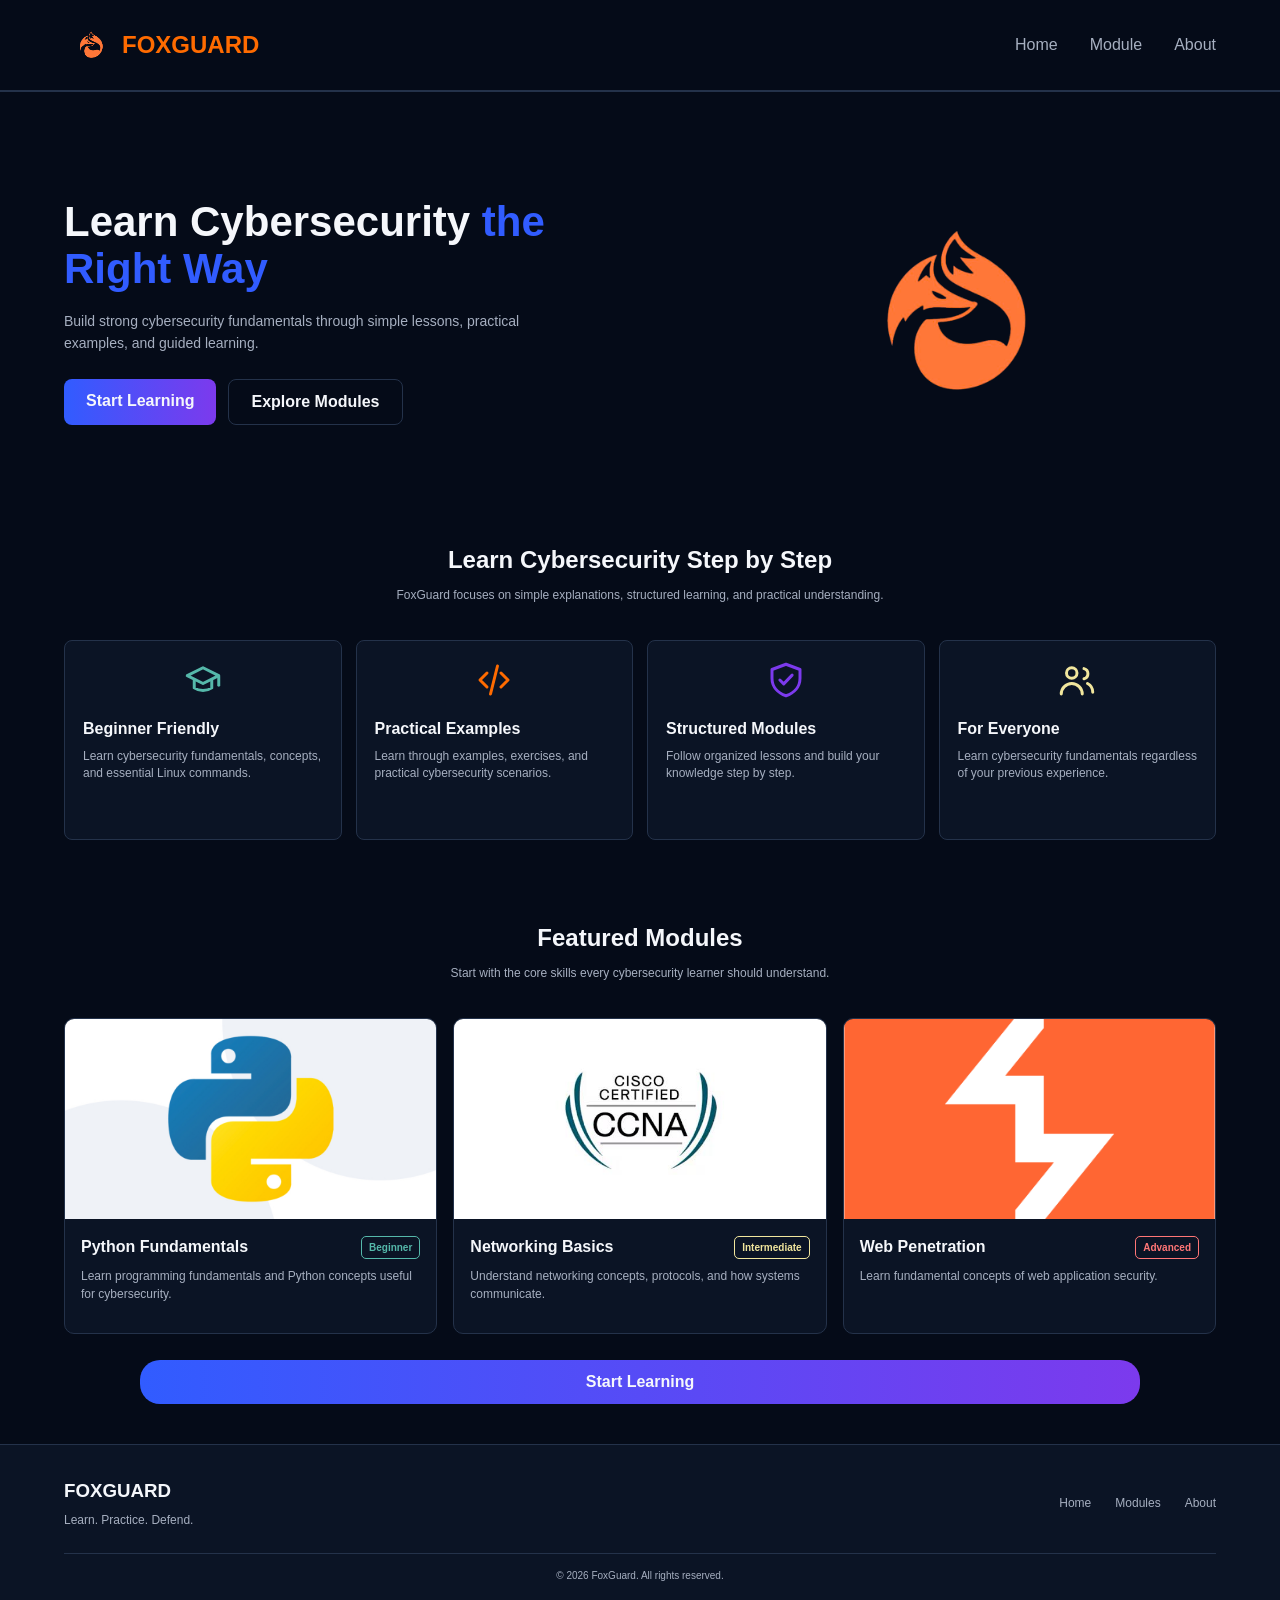
==== index.html @ d165a2ef "changed typography sizes, added temporary module,about,course html" ====
<!DOCTYPE html>
<html lang="en">
<head>
    <meta charset="UTF-8">
    <meta name="viewport" content="width=device-width, initial-scale=1.0">
    <title>FoxGuard | Learn. Practice. Defend.</title>

    <link rel="stylesheet" href="css/variables.css">
    <link rel="stylesheet" href="css/global.css">
    <link rel="stylesheet" href="css/components.css">
    <link rel="stylesheet" href="css/landing.css">
</head>
<body>
    <!-- ==================== HEADER ==================== -->
    <header class="header">
        <div class="container">
            <nav class="navbar">

                <a href="index.html" class="logo">
                    <img src="images/logo/FoxLogo.svg" alt="FoxGuard logo">
                    <span>FOXGUARD</span>
                </a>

                <div class="nav-menu">
                    <a href="index.html" class="active">Home</a>
                    <a href="modules.html">Module</a>
                    <a href="about.html">About</a>
                </div>
            </nav>
        </div>
    </header>
    <!-- ==================== MAIN ==================== -->
    <main>
        <!-- ==================== HERO ==================== -->
        <section class="hero">
            <div class="container">
                <div class="hero-content">
                    <div class="hero-text">
                        <h1>Learn Cybersecurity <span>the Right Way</span></h1>
                        <p>
                            Build strong cybersecurity fundamentals through
                            simple lessons, practical examples, and guided learning.
                        </p>

                        <div class="hero-buttons">
                            <a href="modules.html" class="btn btn-primary">
                                Start Learning
                            </a>

                            <a href="modules.html" class="btn btn-secondary">
                                Explore Modules
                            </a>
                        </div>
                    </div>

                    <div class="hero-image">
                        <img src="images/logo/FoxLogo.svg" alt="FoxGuard cybersecurity fox">
                    </div>
                </div>
            </div>
        </section>
        <!-- ==================== FEATURES ==================== -->
        <section class="features">
            <div class="container">
                <div class="section-heading">
                    <h2>Learn Cybersecurity Step by Step</h2>
                    <p>
                        FoxGuard focuses on simple explanations, structured learning, and practical understanding.
                    </p>
                </div>

                <div class="features-grid">
                    <article class="feature-card">
                            <div class="feature-icon">
                                <!-- Graduation cap -->
                                <svg viewBox="0 0 24 24" aria-hidden="true">
                                    <path d="M3 9.5 12 5l9 4.5-9 4.5L3 9.5Z"></path>
                                    <path d="M7 12v4.5c2.8 2 7.2 2 10 0V12"></path>
                                    <path d="M21 10v5"></path>
                                </svg>
                            </div>
                            <h3>Beginner Friendly</h3>
                            <p>
                                Learn cybersecurity fundamentals, concepts,
                                and essential Linux commands.
                            </p>
                    </article>
                    <article class="feature-card">
                        <div class="feature-icon">
                            <!-- Code -->
                            <svg viewBox="0 0 24 24" aria-hidden="true">
                                <path d="m8 8-4 4 4 4"></path>
                                <path d="m16 8 4 4-4 4"></path>
                                <path d="m14 4-4 16"></path>
                            </svg>
                        </div>
                        <h3>Practical Examples</h3>
                        <p>
                            Learn through examples, exercises,
                            and practical cybersecurity scenarios.
                        </p>
                    </article>
                    <!-- Feature 3 -->
                    <article class="feature-card">
                        <div class="feature-icon">
                            <!-- Shield -->
                            <svg viewBox="0 0 24 24" aria-hidden="true">
                                <path d="M12 3 20 6v5c0 5-3.5 8.5-8 10-4.5-1.5-8-5-8-10V6l8-3Z"></path>
                                <path d="m8.5 12 2.2 2.2 4.8-5"></path>
                            </svg>
                        </div>
                        <h3>Structured Modules</h3>
                        <p>
                            Follow organized lessons and build
                            your knowledge step by step.
                        </p>
                    </article>
                    <!-- Feature 4 -->
                    <article class="feature-card">
                        <div class="feature-icon">
                            <!-- Users -->
                            <svg viewBox="0 0 24 24" aria-hidden="true">
                                <circle cx="9" cy="8" r="3"></circle>
                                <path d="M3 20c0-3.3 2.7-6 6-6s6 2.7 6 6"></path>
                                <path d="M16 5.5a3 3 0 0 1 0 5.8"></path>
                                <path d="M18 14c1.7.9 3 2.8 3 5"></path>
                            </svg>
                        </div>
                        <h3>For Everyone</h3>
                        <p>
                            Learn cybersecurity fundamentals regardless
                            of your previous experience.
                        </p>
                    </article>
                </div>
            </div>
        </section>
        <section class="featured-modules">
            <div class="container">
                <div class="section-heading">
                    <h2>Featured Modules</h2>
                    <p>
                        Start with the core skills every cybersecurity
                        learner should understand.
                    </p>
                </div>

                <div class="modules-grid">
                    <!-- Python -->
                    <article class="module-card">
                        <img src="images/modules/python.jpg" alt="Python">
                        <div class="module-card-content">
                            <div class="module-title">
                                <h3>Python Fundamentals</h3>
                                <span class="module-level beginner">
                                    Beginner
                                </span>
                            </div>
                            <p>
                                Learn programming fundamentals and
                                Python concepts useful for cybersecurity.
                            </p>
                        </div>
                    </article>
                    <!-- Networking -->
                    <article class="module-card">
                        <img src="images/modules/ccna.jpg" alt="Networking">
                        <div class="module-card-content">
                            <div class="module-title">
                                <h3>Networking Basics</h3>
                                <span class="module-level intermediate">
                                    Intermediate
                                </span>
                            </div>
                            <p>
                                Understand networking concepts,
                                protocols, and how systems communicate.
                            </p>
                        </div>
                    </article>
                    <!-- Web Penetration -->
                    <article class="module-card">
                        <img src="images/modules/burp-suite.png" alt="Web Penetration">
                        <div class="module-card-content">
                            <div class="module-title">
                                <h3>Web Penetration</h3>
                                <span class="module-level advanced">
                                    Advanced
                                </span>
                            </div>
                            <p>
                                Learn fundamental concepts of
                                web application security.
                            </p>
                        </div>
                    </article>
                </div>

                <div class="home-cta">
                    <a href="modules.html" class="btn btn-primary">
                        Start Learning
                    </a>
                </div>

            </div>
        </section>
    </main>

    <!-- ==================== FOOTER ==================== -->
    <footer class="footer">
        <div class="container">
            <div class="footer-content">

                <div class="footer-brand">
                    <h3>FOXGUARD</h3>
                    <p>Learn. Practice. Defend.</p>
                </div>

                <div class="footer-links">
                    <a href="index.html">Home</a>
                    <a href="modules.html">Modules</a>
                    <a href="about.html">About</a>
                </div>

            </div>

            <div class="footer-bottom">
                <p>&copy; 2026 FoxGuard. All rights reserved.</p>
            </div>
        </div>
    </footer>
</body>
</html>
---- css/variables.css ----
:root {
    /* Background Colors */
    --bg-primary: #050B18;
    --bg-secondary: #0B1425;
    --bg-tertiary: #111C31;

    /* Text Colors */
    --text-primary: #F5F7FB;
    --text-secondary: #A6AFC0;

    /* Border */
    --border-color: #24324A;

    /* Accent Colors */
    --blue: #315CFF;
    --purple: #7C3AED;
    --orange: #FF6B00;
    --teal: #55B8AA;
    --red: #FF7676;
    --yellow: #F1E69D;

    /* Typography */
    --font-size-xs: 10px;
    --font-size-sm: 12px;
    --font-size-base: 14px;
    --font-size-md: 16px;
    --font-size-lg: 18px;
    --font-size-xl: 24px;
    --font-size-2xl: 36px;
    --font-size-3xl: 42px;

    /* Font Weights */
    --font-weight-regular: 400;
    --font-weight-medium: 500;
    --font-weight-semibold: 600;
    --font-weight-bold: 700;
}
---- css/global.css ----
* {
    margin: 0;
    padding: 0;
    box-sizing: border-box;
}

html {
    scroll-behavior: smooth;
}

body {
    background-color: var(--bg-primary);
    color: var(--text-primary);
    font-family: Arial, sans-serif;
    line-height: 1.5;
}

img {
    max-width: 100%;
    display: block;
}

a {
    color: inherit;
    text-decoration: none;
}

button,
input,
textarea {
    font: inherit;
}
---- css/components.css ----
.container {
    width: min(1200px, 90%);
    margin: 0 auto;
}

/* ==================== BUTTONS ==================== */
.btn {
    display: inline-block;
    padding: 10px 22px;
    border-radius: 8px;
    font-size: var(--font-size-md);
    font-weight: 600;
    text-align: center;
    cursor: pointer;
}
.btn-primary {
    background: linear-gradient(90deg, var(--blue), var(--purple));
    color: var(--text-primary);
}
.btn-secondary {
    background-color: transparent;
    border: 1px solid var(--border-color);
    color: var(--text-primary);
}

/* ==================== HEADER ==================== */
.header {
    padding: 20px 0;
    border-bottom: 2px solid var(--border-color);
    
}
.navbar {
    display: flex;
    align-items: center;
    justify-content: space-between;
}

.logo {
    display: flex;
    align-items: center;
    gap: 8px;
    color: var(--orange);
    font-size: var(--font-size-xl);
    font-weight: 700;
}
.logo img {
    width: 50px;
    height: 50px;
    object-fit: contain;
}

.nav-menu {
    display: flex;
    align-items: center;
    gap: 32px;
}

.nav-menu a {
    color: var(--text-secondary);
    font-size: var(--font-size-md);
}

.nav-menu a:hover {
    color: var(--orange);
}

/* ==================== SECTION HEADING ==================== */
.section-heading {
    text-align: center;
    margin-bottom: 36px;
}

.section-heading h2 {
    font-size: var(--font-size-xl);
    margin-bottom: 8px;
}

.section-heading p {
    color: var(--text-secondary);
    font-size: var(--font-size-sm);
}
/* ==================== MODULE ==================== */
.modules-grid {
    display: grid;
    grid-template-columns: repeat(3, 1fr);
    gap: 16px;
}

.module-card {
    overflow: hidden;
    background-color: var(--bg-secondary);
    border: 1px solid var(--border-color);
    border-radius: 10px;
}
.module-card > img {
    width: 100%;
    height: 200px;
    object-fit: cover;
}
.module-card-content {
    padding: 16px;
}
.module-title {
    display: flex;
    align-items: center;
    justify-content: space-between;
    gap: 8px;
    margin-bottom: 8px;
}
.module-title h3 {
    font-size: var(--font-size-md);
    margin: 0;
}
.module-card-content p {
    color: var(--text-secondary);
    font-size: 12px;
    line-height: 1.5;
    margin-bottom: 14px;
}

.module-level {
    padding: 3px 7px;
    border-radius: 5px;

    font-size: var(--font-size-xs);
    font-weight: 600;
    white-space: nowrap;
}
.module-level.beginner {
    color: var(--teal);
    border: 1px solid var(--teal);
}
.module-level.intermediate {
    color: var(--yellow);
    border: 1px solid var(--yellow);
}
.module-level.advanced {
    color: var(--red);
    border: 1px solid var(--red);
}

.module-link {
    color: var(--text-primary);
    font-size: var(--font-size-sm);
    font-weight: 600;
}
.module-link:hover {
    color: var(--blue);
}
/* ==================== FOOTER ==================== */
.footer {
    background-color: var(--bg-secondary);
    border-top: 1px solid var(--border-color);
    padding: 32px 0 18px;
}

.footer-content {
    display: flex;
    justify-content: space-between;
    align-items: center;
}

.footer-brand p {
    color: var(--text-secondary);
    font-size: var(--font-size-sm);
    margin-top: 6px;
}

.footer-links {
    display: flex;
    gap: 24px;
}

.footer-links a {
    color: var(--text-secondary);
    font-size: var(--font-size-sm);
}

.footer-links a:hover {
    color: var(--text-primary);
}

.footer-bottom {
    border-top: 1px solid var(--border-color);
    margin-top: 24px;
    padding-top: 14px;
    text-align: center;
}

.footer-bottom p {
    color: var(--text-secondary);
    font-size: var(--font-size-xs);
}
---- css/landing.css ----
/* ==================== HERO ==================== */
.hero {
    padding: 70px 0 40px;
}

.hero-content {
    display: flex;
    align-items: center;
    justify-content: space-between;
    gap: 60px;
}

.hero-text {
    flex: 1;
}

.hero-text h1 {
    max-width: 520px;
    font-size: var(--font-size-3xl);
    line-height: 1.1;
    margin-bottom: 18px;
}

.hero-text h1 span {
    color: var(--blue);
}

.hero-text p {
    max-width: 500px;
    color: var(--text-secondary);
    font-size: var(--font-size-base);
    line-height: 1.6;
    margin-bottom: 24px;
}

.hero-buttons {
    display: flex;
    gap: 12px;
}

.hero-image {
    flex: 1;
    display: flex;
    justify-content: center;
}

.hero-image img {
    width: 300px;
    height: 300px;
    object-fit: contain;
}

/* ==================== FEATURES ==================== */
.features {
    padding: 40px 0 40px;
}

.features-grid {
    display: grid;
    grid-template-columns: repeat(4, 1fr);
    gap: 14px;
}

.feature-card {
    min-height: 200px;
    background-color: var(--bg-secondary);
    border: 1px solid var(--border-color);
    border-radius: 8px;
    padding: 18px;
}

.feature-icon {
    width: 42px;
    height: 42px;
    margin: 0 auto 16px;
}

.feature-icon svg {
    width: 100%;
    height: 100%;
    fill: none;
    stroke: var(--teal);
    stroke-width: 1.7;
    stroke-linecap: round;
    stroke-linejoin: round;
}

.feature-card:nth-child(2) .feature-icon svg {
    stroke: var(--orange);
}

.feature-card:nth-child(3) .feature-icon svg {
    stroke: var(--purple);
}

.feature-card:nth-child(4) .feature-icon svg {
    stroke: var(--yellow);
}

.feature-card h3 {
    font-size: var(--font-size-md);
    margin-bottom: 7px;
}

.feature-card p {
    color: var(--text-secondary);
    font-size: 12px;
    line-height: 1.45;
}

/* ==================== FEATURED MODULES ==================== */
.featured-modules {
    padding: 40px 0 40px;
}


/* ==================== HOME CTA ==================== */
.home-cta {
    display: flex;
    justify-content: center;
    padding-top: 26px;
}
.home-cta .btn-primary{
   width: min(1000px, 100%);
   border-radius: 20px;
}
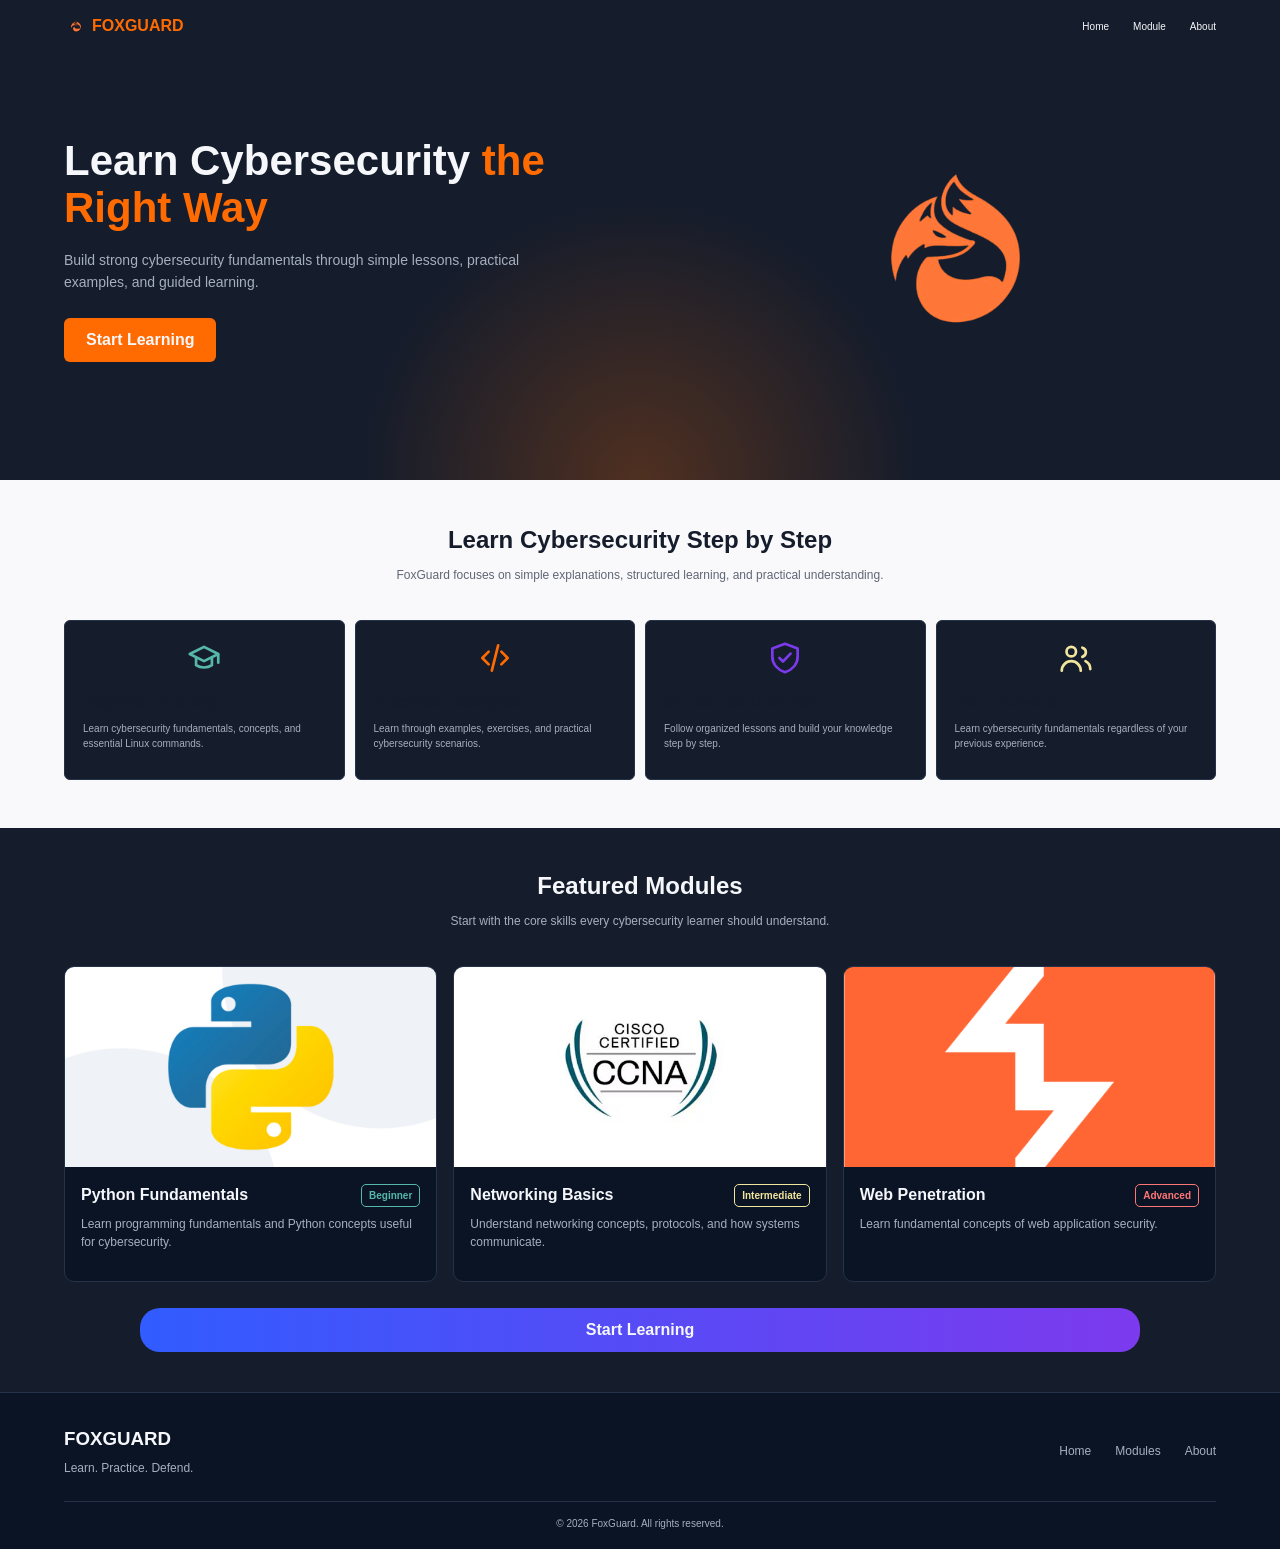
==== commit ebe2b7e7: "Changed color variables, Fixed Header and Hero (mainly Orange), used white background for Features" ====
--- a/index.html
+++ b/index.html
@@ -46,10 +46,6 @@
                             <a href="modules.html" class="btn btn-primary">
                                 Start Learning
                             </a>
-
-                            <a href="modules.html" class="btn btn-secondary">
-                                Explore Modules
-                            </a>
                         </div>
                     </div>
 
--- a/css/variables.css
+++ b/css/variables.css
@@ -1,8 +1,9 @@
 :root {
     /* Background Colors */
-    --bg-primary: #050B18;
+    --bg-primary: #151C2B;
     --bg-secondary: #0B1425;
     --bg-tertiary: #111C31;
+    --bg-white: #F9F9FB;
 
     /* Text Colors */
     --text-primary: #F5F7FB;
--- a/css/components.css
+++ b/css/components.css
@@ -25,10 +25,14 @@
 
 /* ==================== HEADER ==================== */
 .header {
-    padding: 20px 0;
-    border-bottom: 2px solid var(--border-color);
-    
+    position: absolute;
+    top: 0;
+    left: 0;
+    width: 100%;
+    padding: 14px 0;
+    z-index: 10;
 }
+
 .navbar {
     display: flex;
     align-items: center;
@@ -38,26 +42,27 @@
 .logo {
     display: flex;
     align-items: center;
-    gap: 8px;
+    gap: 6px;
     color: var(--orange);
-    font-size: var(--font-size-xl);
+    font-size: var(--font-size-md);
     font-weight: 700;
 }
+
 .logo img {
-    width: 50px;
-    height: 50px;
+    width: 22px;
+    height: 22px;
     object-fit: contain;
 }
 
 .nav-menu {
     display: flex;
     align-items: center;
-    gap: 32px;
+    gap: 24px;
 }
 
 .nav-menu a {
-    color: var(--text-secondary);
-    font-size: var(--font-size-md);
+    color: var(--text-primary);
+    font-size: var(--font-size-xs);
 }
 
 .nav-menu a:hover {
--- a/css/landing.css
+++ b/css/landing.css
@@ -1,6 +1,12 @@
 /* ==================== HERO ==================== */
 .hero {
-    padding: 70px 0 40px;
+    position: relative;
+    min-height: 480px;
+    padding: 110px 0 70px;
+    overflow: hidden;
+    background:
+        radial-gradient(circle at 50% 100%, rgba(255, 107, 0, 0.25), transparent 35%),
+        var(--bg-primary);
 }
 
 .hero-content {
@@ -22,7 +28,7 @@
 }
 
 .hero-text h1 span {
-    color: var(--blue);
+    color: var(--orange);
 }
 
 .hero-text p {
@@ -38,6 +44,11 @@
     gap: 12px;
 }
 
+.hero-buttons .btn-primary {
+    background: var(--orange);
+    border-radius: 6px;
+}
+
 .hero-image {
     flex: 1;
     display: flex;
@@ -45,34 +56,40 @@
 }
 
 .hero-image img {
-    width: 300px;
-    height: 300px;
+    width: 280px;
+    height: 280px;
     object-fit: contain;
 }
 
 /* ==================== FEATURES ==================== */
 .features {
-    padding: 40px 0 40px;
+    padding: 42px 0 48px;
+    background-color: var(--bg-white);
+    color: #151C2B;
+}
+
+.features .section-heading p {
+    color: #5F6675;
 }
 
 .features-grid {
     display: grid;
     grid-template-columns: repeat(4, 1fr);
-    gap: 14px;
+    gap: 10px;
 }
 
 .feature-card {
-    min-height: 200px;
-    background-color: var(--bg-secondary);
+    min-height: 160px;
+    background-color: var(--bg-primary);
     border: 1px solid var(--border-color);
-    border-radius: 8px;
+    border-radius: 6px;
     padding: 18px;
 }
 
 .feature-icon {
-    width: 42px;
-    height: 42px;
-    margin: 0 auto 16px;
+    width: 38px;
+    height: 38px;
+    margin: 0 auto 14px;
 }
 
 .feature-icon svg {
@@ -104,7 +121,7 @@
 
 .feature-card p {
     color: var(--text-secondary);
-    font-size: 12px;
+    font-size: var(--font-size-xs);
     line-height: 1.45;
 }
 
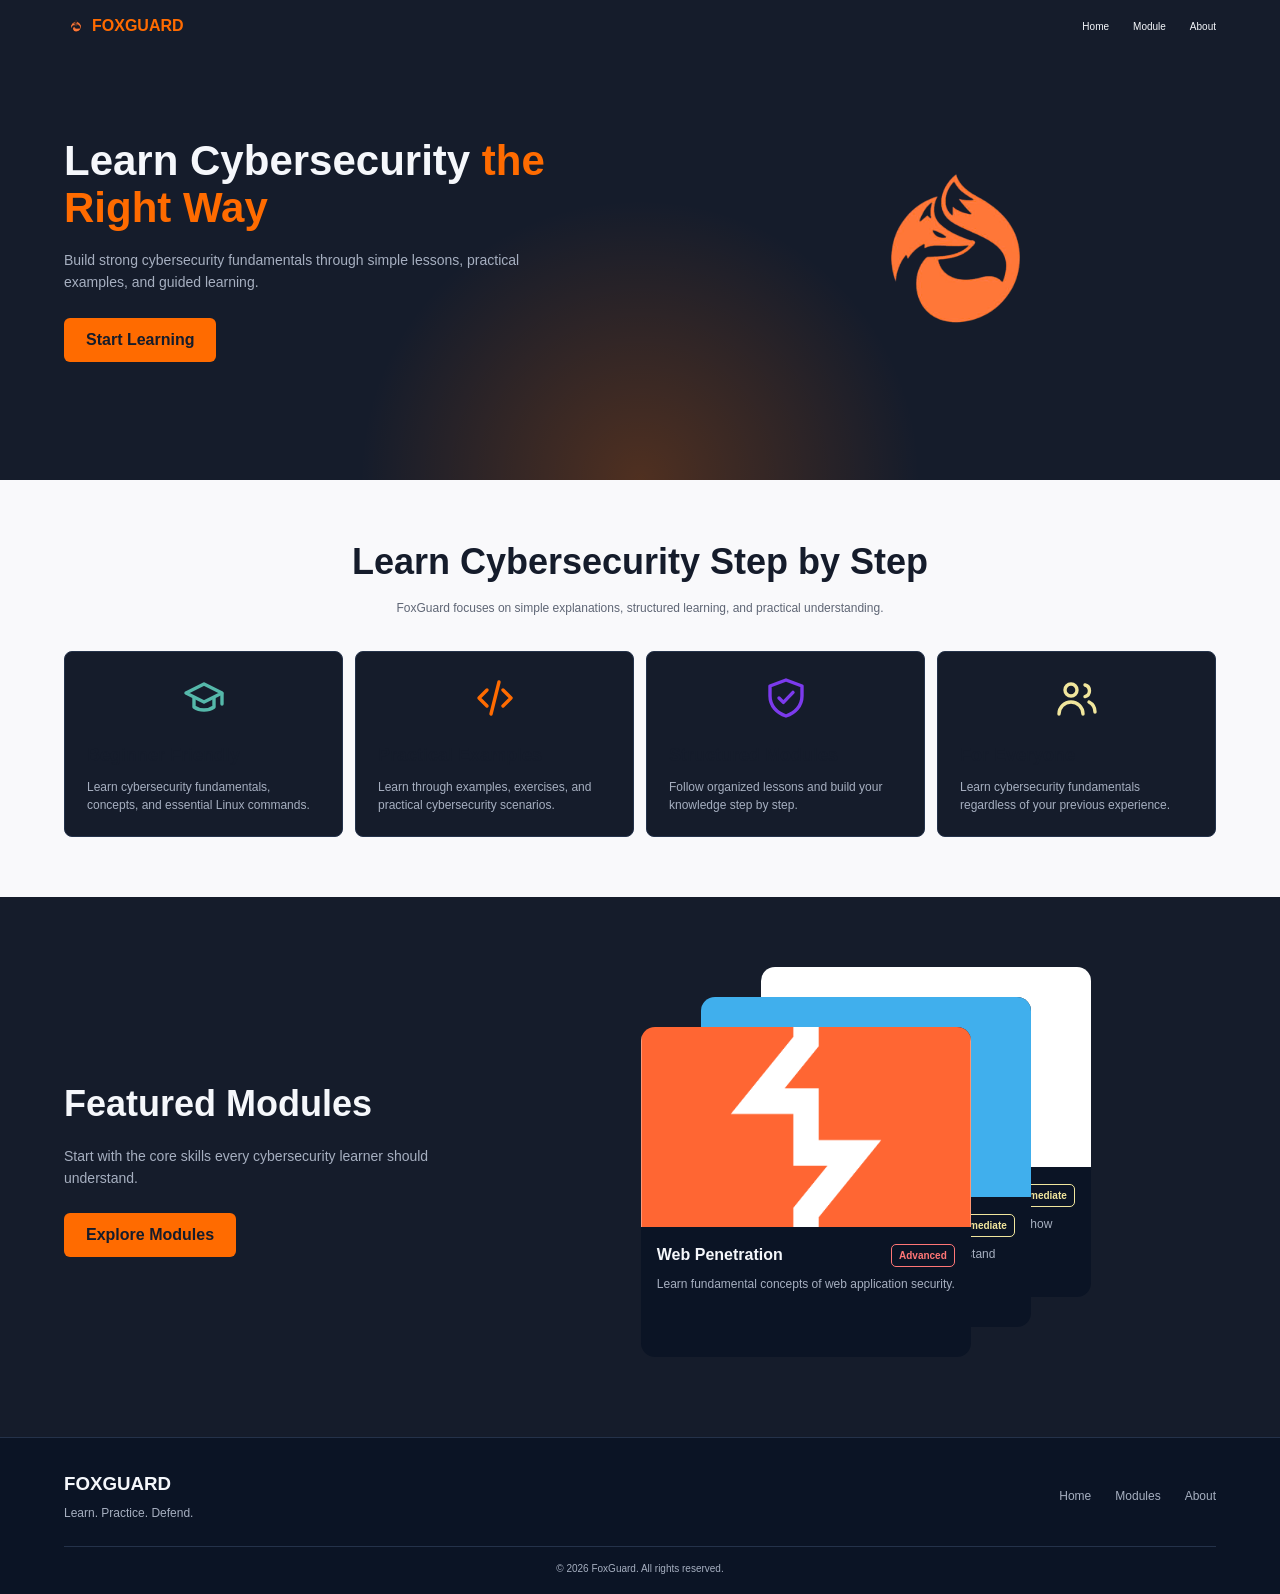
==== commit 24e42975: "Changed Feature Modules into stacking using z-index. enlarged Features Section" ====
--- a/index.html
+++ b/index.html
@@ -131,73 +131,70 @@
                 </div>
             </div>
         </section>
+        <!-- ==================== FEATURED MODULES ==================== -->
         <section class="featured-modules">
             <div class="container">
-                <div class="section-heading">
-                    <h2>Featured Modules</h2>
-                    <p>
-                        Start with the core skills every cybersecurity
-                        learner should understand.
-                    </p>
-                </div>
-
-                <div class="modules-grid">
-                    <!-- Python -->
-                    <article class="module-card">
-                        <img src="images/modules/python.jpg" alt="Python">
-                        <div class="module-card-content">
-                            <div class="module-title">
-                                <h3>Python Fundamentals</h3>
-                                <span class="module-level beginner">
-                                    Beginner
-                                </span>
-                            </div>
-                            <p>
-                                Learn programming fundamentals and
-                                Python concepts useful for cybersecurity.
-                            </p>
-                        </div>
-                    </article>
-                    <!-- Networking -->
-                    <article class="module-card">
-                        <img src="images/modules/ccna.jpg" alt="Networking">
-                        <div class="module-card-content">
-                            <div class="module-title">
-                                <h3>Networking Basics</h3>
-                                <span class="module-level intermediate">
-                                    Intermediate
-                                </span>
-                            </div>
-                            <p>
-                                Understand networking concepts,
-                                protocols, and how systems communicate.
-                            </p>
-                        </div>
-                    </article>
-                    <!-- Web Penetration -->
-                    <article class="module-card">
-                        <img src="images/modules/burp-suite.png" alt="Web Penetration">
-                        <div class="module-card-content">
-                            <div class="module-title">
-                                <h3>Web Penetration</h3>
-                                <span class="module-level advanced">
-                                    Advanced
-                                </span>
-                            </div>
-                            <p>
-                                Learn fundamental concepts of
-                                web application security.
-                            </p>
-                        </div>
-                    </article>
-                </div>
-
-                <div class="home-cta">
-                    <a href="modules.html" class="btn btn-primary">
-                        Start Learning
-                    </a>
-                </div>
-
+                <div class="featured-content">
+                    <div class="featured-text">
+                        <h2>Featured Modules</h2>
+                        <p>
+                            Start with the core skills every cybersecurity
+                            learner should understand.
+                        </p>
+                        <a href="modules.html" class="btn btn-primary">
+                            Explore Modules
+                        </a>
+                    </div>
+
+                    <div class="featured-list">
+                        <article class="module-card">
+                            <img src="images/modules/burp-suite.png" alt="Web Penetration">
+                            <div class="module-card-content">
+                                <div class="module-title">
+                                    <h3>Web Penetration</h3>
+                                    <span class="module-level advanced">
+                                        Advanced
+                                    </span>
+                                </div>
+                                <p>
+                                    Learn fundamental concepts of web application security.
+                                </p>
+                            </div>
+                        </article>
+
+                        <article class="module-card">
+                            <img src="images/modules/wireshark.png" alt="Wireshark">
+                            <div class="module-card-content">
+                                <div class="module-title">
+                                    <h3>Wireshark</h3>
+                                    <span class="module-level intermediate">
+                                        Intermediate
+                                    </span>
+                                </div>
+                                <p>
+                                    Learn how to analyze network traffic and understand
+                                    packets using Wireshark.
+                                </p>
+                            </div>
+                        </article>
+
+                        <article class="module-card">
+                            <img src="images/modules/ccna.jpg" alt="CCNA">
+                            <div class="module-card-content">
+                                <div class="module-title">
+                                    <h3>CCNA</h3>
+                                    <span class="module-level intermediate">
+                                        Intermediate
+                                    </span>
+                                </div>
+                                <p>
+                                    Build networking fundamentals and understand how
+                                    devices communicate across networks.
+                                </p>
+                            </div>
+                        </article>
+                    </div>
+                </div>
             </div>
         </section>
     </main>
--- a/css/components.css
+++ b/css/components.css
@@ -14,8 +14,8 @@
     cursor: pointer;
 }
 .btn-primary {
-    background: linear-gradient(90deg, var(--blue), var(--purple));
-    color: var(--text-primary);
+    background: var(--orange);
+    color: var(--bg-primary);
 }
 .btn-secondary {
     background-color: transparent;
@@ -94,17 +94,20 @@
 .module-card {
     overflow: hidden;
     background-color: var(--bg-secondary);
-    border: 1px solid var(--border-color);
-    border-radius: 10px;
-}
+    border: none;
+    border-radius: 14px;
+}
+
 .module-card > img {
     width: 100%;
     height: 200px;
     object-fit: cover;
 }
+
 .module-card-content {
     padding: 16px;
 }
+
 .module-title {
     display: flex;
     align-items: center;
@@ -112,13 +115,15 @@
     gap: 8px;
     margin-bottom: 8px;
 }
+
 .module-title h3 {
     font-size: var(--font-size-md);
     margin: 0;
 }
+
 .module-card-content p {
     color: var(--text-secondary);
-    font-size: 12px;
+    font-size: var(--font-size-sm);
     line-height: 1.5;
     margin-bottom: 14px;
 }
--- a/css/landing.css
+++ b/css/landing.css
@@ -63,33 +63,43 @@
 
 /* ==================== FEATURES ==================== */
 .features {
-    padding: 42px 0 48px;
+    padding: 55px 0 60px;
     background-color: var(--bg-white);
     color: #151C2B;
 }
 
+.features .section-heading {
+    margin-bottom: 34px;
+}
+
+.features .section-heading h2 {
+    font-size: var(--font-size-2xl);
+    margin-bottom: 10px;
+}
+
 .features .section-heading p {
     color: #5F6675;
+    font-size: var(--font-size-sm);
 }
 
 .features-grid {
     display: grid;
     grid-template-columns: repeat(4, 1fr);
-    gap: 10px;
+    gap: 12px;
 }
 
 .feature-card {
-    min-height: 160px;
+    min-height: 180px;
     background-color: var(--bg-primary);
     border: 1px solid var(--border-color);
-    border-radius: 6px;
-    padding: 18px;
+    border-radius: 8px;
+    padding: 22px;
 }
 
 .feature-icon {
-    width: 38px;
-    height: 38px;
-    margin: 0 auto 14px;
+    width: 48px;
+    height: 48px;
+    margin: 0 auto 20px;
 }
 
 .feature-icon svg {
@@ -115,21 +125,75 @@
 }
 
 .feature-card h3 {
-    font-size: var(--font-size-md);
-    margin-bottom: 7px;
+    font-size: var(--font-size-lg);
+    margin-bottom: 9px;
 }
 
 .feature-card p {
     color: var(--text-secondary);
-    font-size: var(--font-size-xs);
-    line-height: 1.45;
+    font-size: var(--font-size-sm);
+    line-height: 1.5;
 }
 
 /* ==================== FEATURED MODULES ==================== */
 .featured-modules {
-    padding: 40px 0 40px;
-}
-
+    padding: 70px 0;
+    background-color: var(--bg-primary);
+}
+
+.featured-content {
+    display: grid;
+    grid-template-columns: 0.8fr 1.2fr;
+    align-items: center;
+    gap: 60px;
+}
+
+.featured-text h2 {
+    font-size: var(--font-size-2xl);
+    margin-bottom: 14px;
+}
+
+.featured-text p {
+    max-width: 380px;
+    color: var(--text-secondary);
+    font-size: var(--font-size-base);
+    line-height: 1.6;
+    margin-bottom: 24px;
+}
+
+.featured-text .btn-primary {
+    background-color: var(--orange);
+    border-radius: 6px;
+}
+
+.featured-list {
+    position: relative;
+    height: 400px;
+}
+
+.featured-list .module-card {
+    position: absolute;
+    width: 330px;
+    height: 330px;
+}
+
+.featured-list .module-card:nth-child(1) {
+    top: 60px;
+    left: 80px;
+    z-index: 3;
+}
+
+.featured-list .module-card:nth-child(2) {
+    top: 30px;
+    left: 140px;
+    z-index: 2;
+}
+
+.featured-list .module-card:nth-child(3) {
+    top: 0;
+    left: 200px;
+    z-index: 1;
+}
 
 /* ==================== HOME CTA ==================== */
 .home-cta {
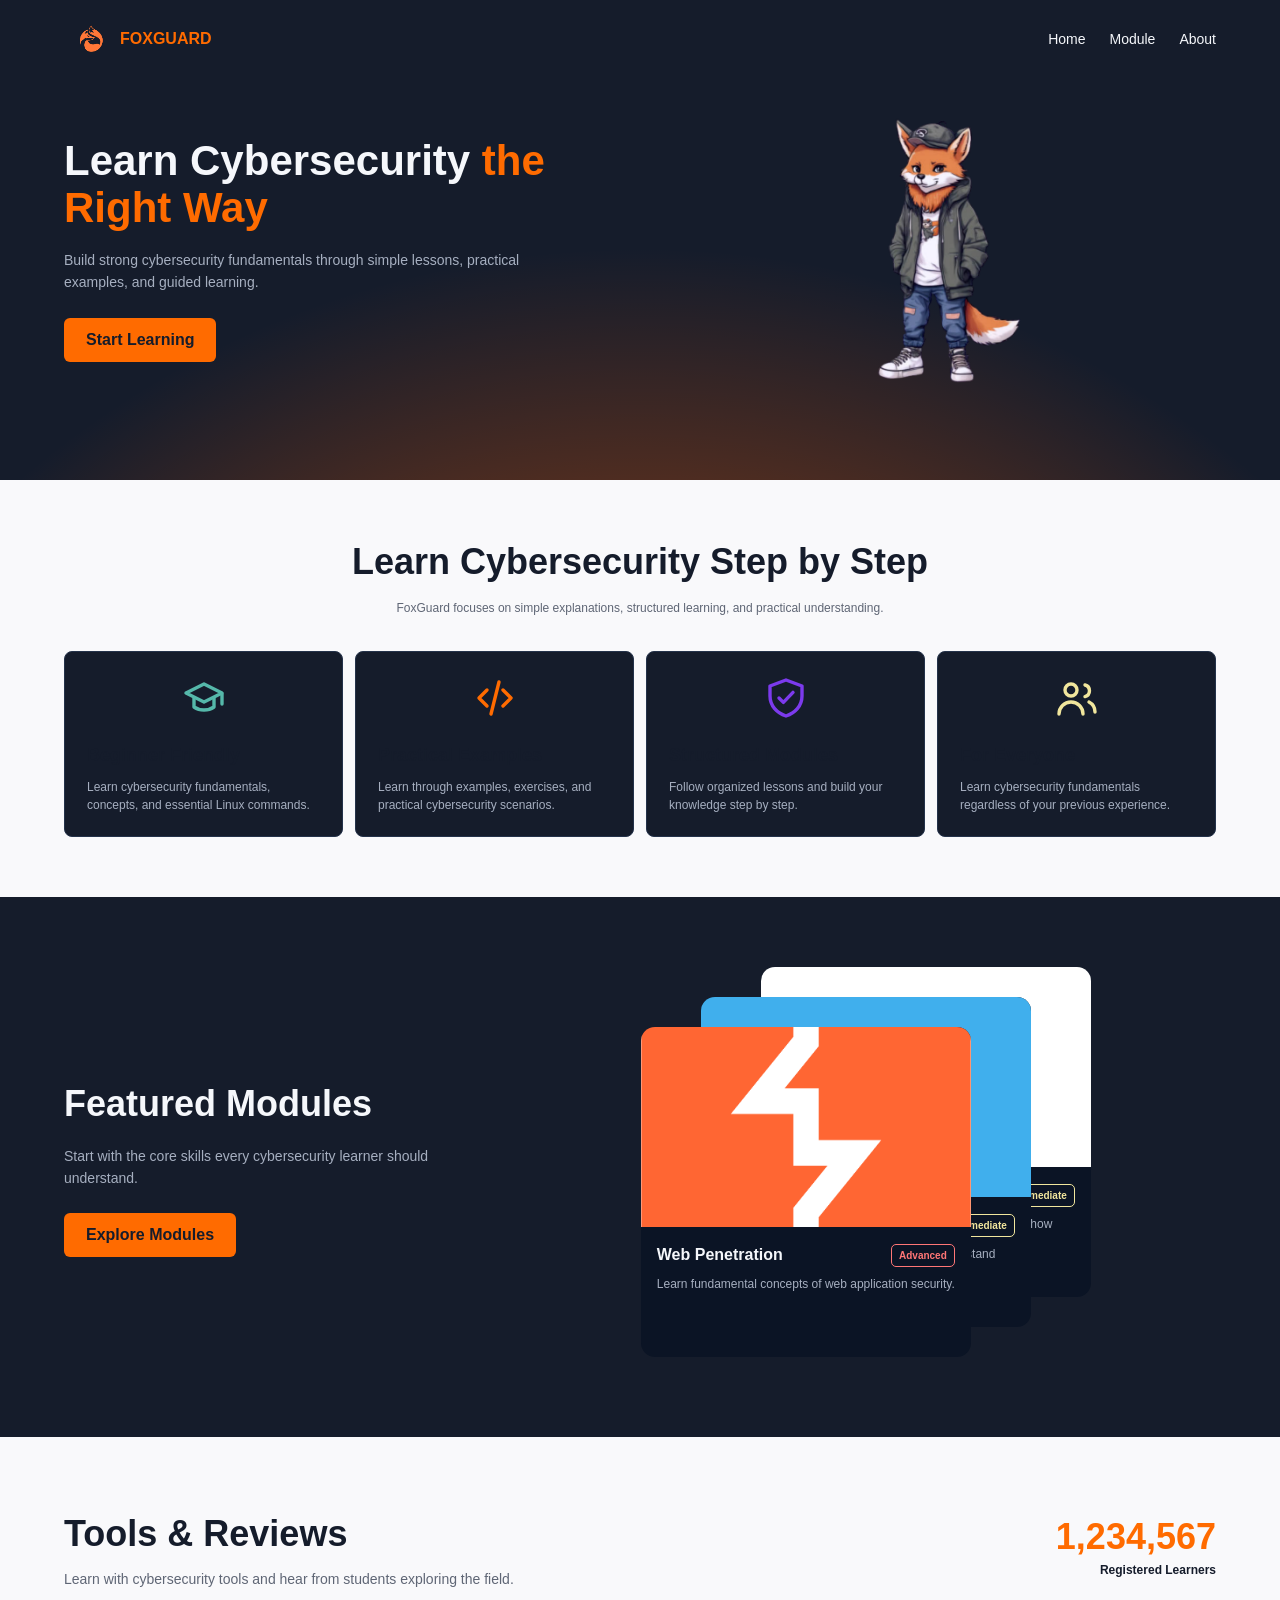
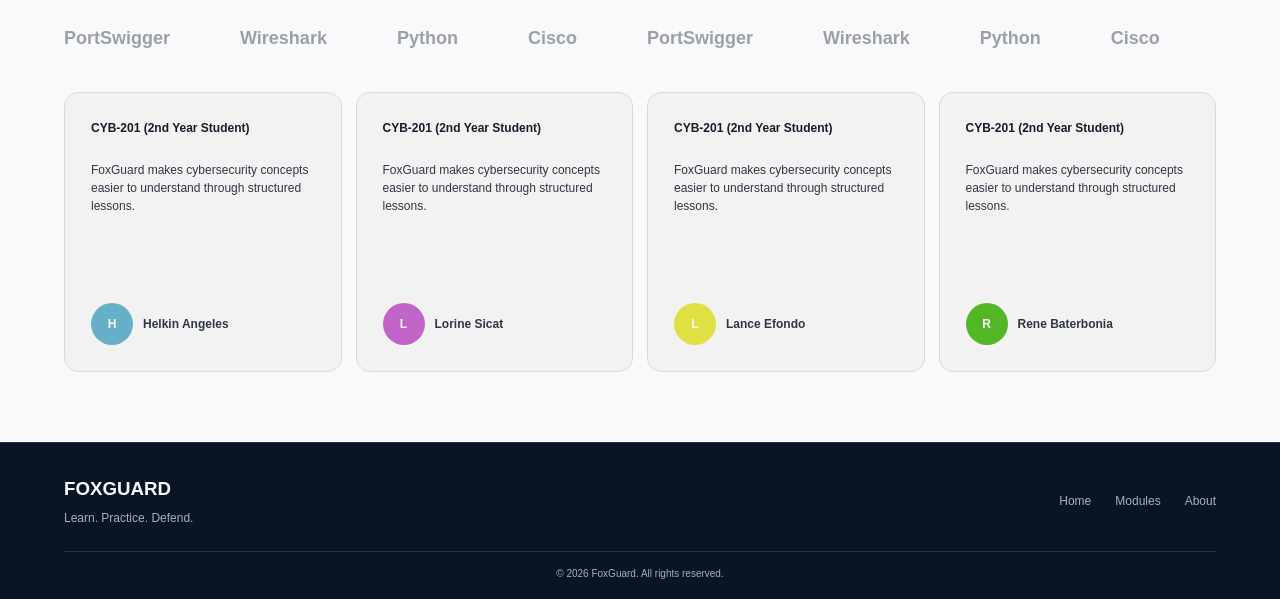
==== commit ca13a9f8: "Added Tools & Reviews (placeholders), Changed Fox Graphic in Hero" ====
--- a/index.html
+++ b/index.html
@@ -50,7 +50,7 @@
                     </div>
 
                     <div class="hero-image">
-                        <img src="images/logo/FoxLogo.svg" alt="FoxGuard cybersecurity fox">
+                        <img src="images/logo/FoxGraphic.png" alt="FoxGuard cybersecurity fox">
                     </div>
                 </div>
             </div>
@@ -197,6 +197,101 @@
                 </div>
             </div>
         </section>
+        <!-- ==================== TOOLS & REVIEWS ==================== -->
+        <section class="tools-reviews">
+            <div class="container">
+                <div class="tools-heading">
+                    <div>
+                        <h2>Tools & Reviews</h2>
+                        <p>
+                            Learn with cybersecurity tools and hear from
+                            students exploring the field.
+                        </p>
+                    </div>
+                    <div class="tools-stat">
+                        <strong>1,234,567</strong>
+                        <span>Registered Learners</span>
+                    </div>
+                </div>
+
+                
+
+                <div class="tools-slider">
+                    <div class="tools-track">
+                        <div class="tool-logo">PortSwigger</div>
+                        <div class="tool-logo">Wireshark</div>
+                        <div class="tool-logo">Python</div>
+                        <div class="tool-logo">Cisco</div>
+                        <div class="tool-logo">PortSwigger</div>
+                        <div class="tool-logo">Wireshark</div>
+                        <div class="tool-logo">Python</div>
+                        <div class="tool-logo">Cisco</div>
+                    </div>
+                </div>
+
+                <div class="reviews-grid">
+                    <article class="review-card">
+                        <div class="review-content">
+                            <span class="review-title">CYB-201 (2nd Year Student)</span>
+                            <p>
+                                FoxGuard makes cybersecurity concepts easier to understand
+                                through structured lessons.
+                            </p>
+                        </div>
+
+                        <div class="review-author">
+                            <span class="review-avatar">H</span>
+                            <span>Helkin Angeles</span>
+                        </div>
+                    </article>
+
+                    <article class="review-card">
+                        <div class="review-content">
+                            <span class="review-title">CYB-201 (2nd Year Student)</span>
+                            <p>
+                                FoxGuard makes cybersecurity concepts easier to understand
+                                through structured lessons.
+                            </p>
+                        </div>
+
+                        <div class="review-author">
+                            <span class="review-avatar">L</span>
+                            <span>Lorine Sicat</span>
+                        </div>
+                    </article>
+
+                    <article class="review-card">
+                        <div class="review-content">
+                            <span class="review-title">CYB-201 (2nd Year Student)</span>
+                            <p>
+                                FoxGuard makes cybersecurity concepts easier to understand
+                                through structured lessons.
+                            </p>
+                        </div>
+
+                        <div class="review-author">
+                            <span class="review-avatar">L</span>
+                            <span>Lance Efondo</span>
+                        </div>
+                    </article>
+
+                    <article class="review-card">
+                        <div class="review-content">
+                            <span class="review-title">CYB-201 (2nd Year Student)</span>
+                            <p>
+                                FoxGuard makes cybersecurity concepts easier to understand
+                                through structured lessons.
+                            </p>
+                        </div>
+
+                        <div class="review-author">
+                            <span class="review-avatar">R</span>
+                            <span>Rene Baterbonia</span>
+                        </div>
+                    </article>
+                </div>
+            </div>
+        </section>
     </main>
 
     <!-- ==================== FOOTER ==================== -->
--- a/css/components.css
+++ b/css/components.css
@@ -49,8 +49,8 @@
 }
 
 .logo img {
-    width: 22px;
-    height: 22px;
+    width: 50px;
+    height: 50px;
     object-fit: contain;
 }
 
@@ -62,7 +62,7 @@
 
 .nav-menu a {
     color: var(--text-primary);
-    font-size: var(--font-size-xs);
+    font-size: var(--font-size-base);
 }
 
 .nav-menu a:hover {
--- a/css/landing.css
+++ b/css/landing.css
@@ -5,7 +5,7 @@
     padding: 110px 0 70px;
     overflow: hidden;
     background:
-        radial-gradient(circle at 50% 100%, rgba(255, 107, 0, 0.25), transparent 35%),
+        radial-gradient(circle at 50% 250%, rgb(255, 94, 0), transparent 70%),
         var(--bg-primary);
 }
 
@@ -194,6 +194,143 @@
     left: 200px;
     z-index: 1;
 }
+/* ==================== TOOLS & REVIEWS ==================== */
+.tools-reviews {
+    padding: 70px 0;
+    background-color: var(--bg-white);
+    color: #151C2B;
+}
+
+.tools-heading {
+    display: flex;
+    justify-content: space-between;
+    align-items: center;
+    margin-bottom: 35px;
+}
+
+.tools-heading h2 {
+    font-size: var(--font-size-2xl);
+    margin-bottom: 8px;
+}
+
+.tools-heading p {
+    max-width: 500px;
+    color: #5F6675;
+    font-size: var(--font-size-base);
+    line-height: 1.5;
+}
+
+.tools-stat {
+    display: flex;
+    flex-direction: column;
+    align-items: flex-end;
+}
+
+.tools-stat strong {
+    color: var(--orange);
+    font-size: 36px;
+    line-height: 1;
+}
+
+.tools-stat span {
+    margin-top: 6px;
+    color: #151C2B;
+    font-size: var(--font-size-sm);
+    font-weight: 700;
+}
+.tools-slider {
+    width: 100%;
+    overflow: hidden;
+    margin-bottom: 40px;
+}
+
+.tools-track {
+    display: flex;
+    align-items: center;
+    justify-content: space-around;
+    gap: 70px;
+    width: max-content;
+}
+
+.tool-logo {
+    color: #9AA0AA;
+    font-size: var(--font-size-lg);
+    font-weight: 700;
+    white-space: nowrap;
+}
+
+.reviews-grid {
+    display: grid;
+    grid-template-columns: repeat(4, 1fr);
+    gap: 14px;
+}
+
+.review-card {
+    width: 100%;
+    height: 280px;
+    padding: 26px;
+    background-color: #F2F2F2;
+    border: 1px solid #D7DAE0;
+    border-radius: 14px;
+    display: flex;
+    flex-direction: column;
+    justify-content: space-between;
+}
+
+.review-content {
+    display: flex;
+    flex-direction: column;
+    gap: 24px;
+}
+
+.review-title {
+    color: #151C2B;
+    font-size: var(--font-size-sm);
+    font-weight: 600;
+}
+
+.review-card > .review-content p {
+    color: #303744;
+    font-size: var(--font-size-sm);
+    line-height: 1.5;
+    margin: 0;
+}
+
+.review-author {
+    display: flex;
+    align-items: center;
+    gap: 10px;
+    color: #303744;
+    font-size: var(--font-size-sm);
+    font-weight: 600;
+}
+
+.review-avatar {
+    display: flex;
+    align-items: center;
+    justify-content: center;
+    width: 42px;
+    height: 42px;
+    border-radius: 50%;
+    background-color: #65AFC9;
+    color: var(--text-primary);
+    font-weight: 700;
+}
+.review-card:nth-child(1) .review-avatar {
+    background-color: #65AFC9;
+}
+
+.review-card:nth-child(2) .review-avatar {
+    background-color: #c165c9;
+}
+
+.review-card:nth-child(3) .review-avatar {
+    background-color: #dee044;
+}
+
+.review-card:nth-child(4) .review-avatar {
+    background-color: #53b625;
+}
 
 /* ==================== HOME CTA ==================== */
 .home-cta {
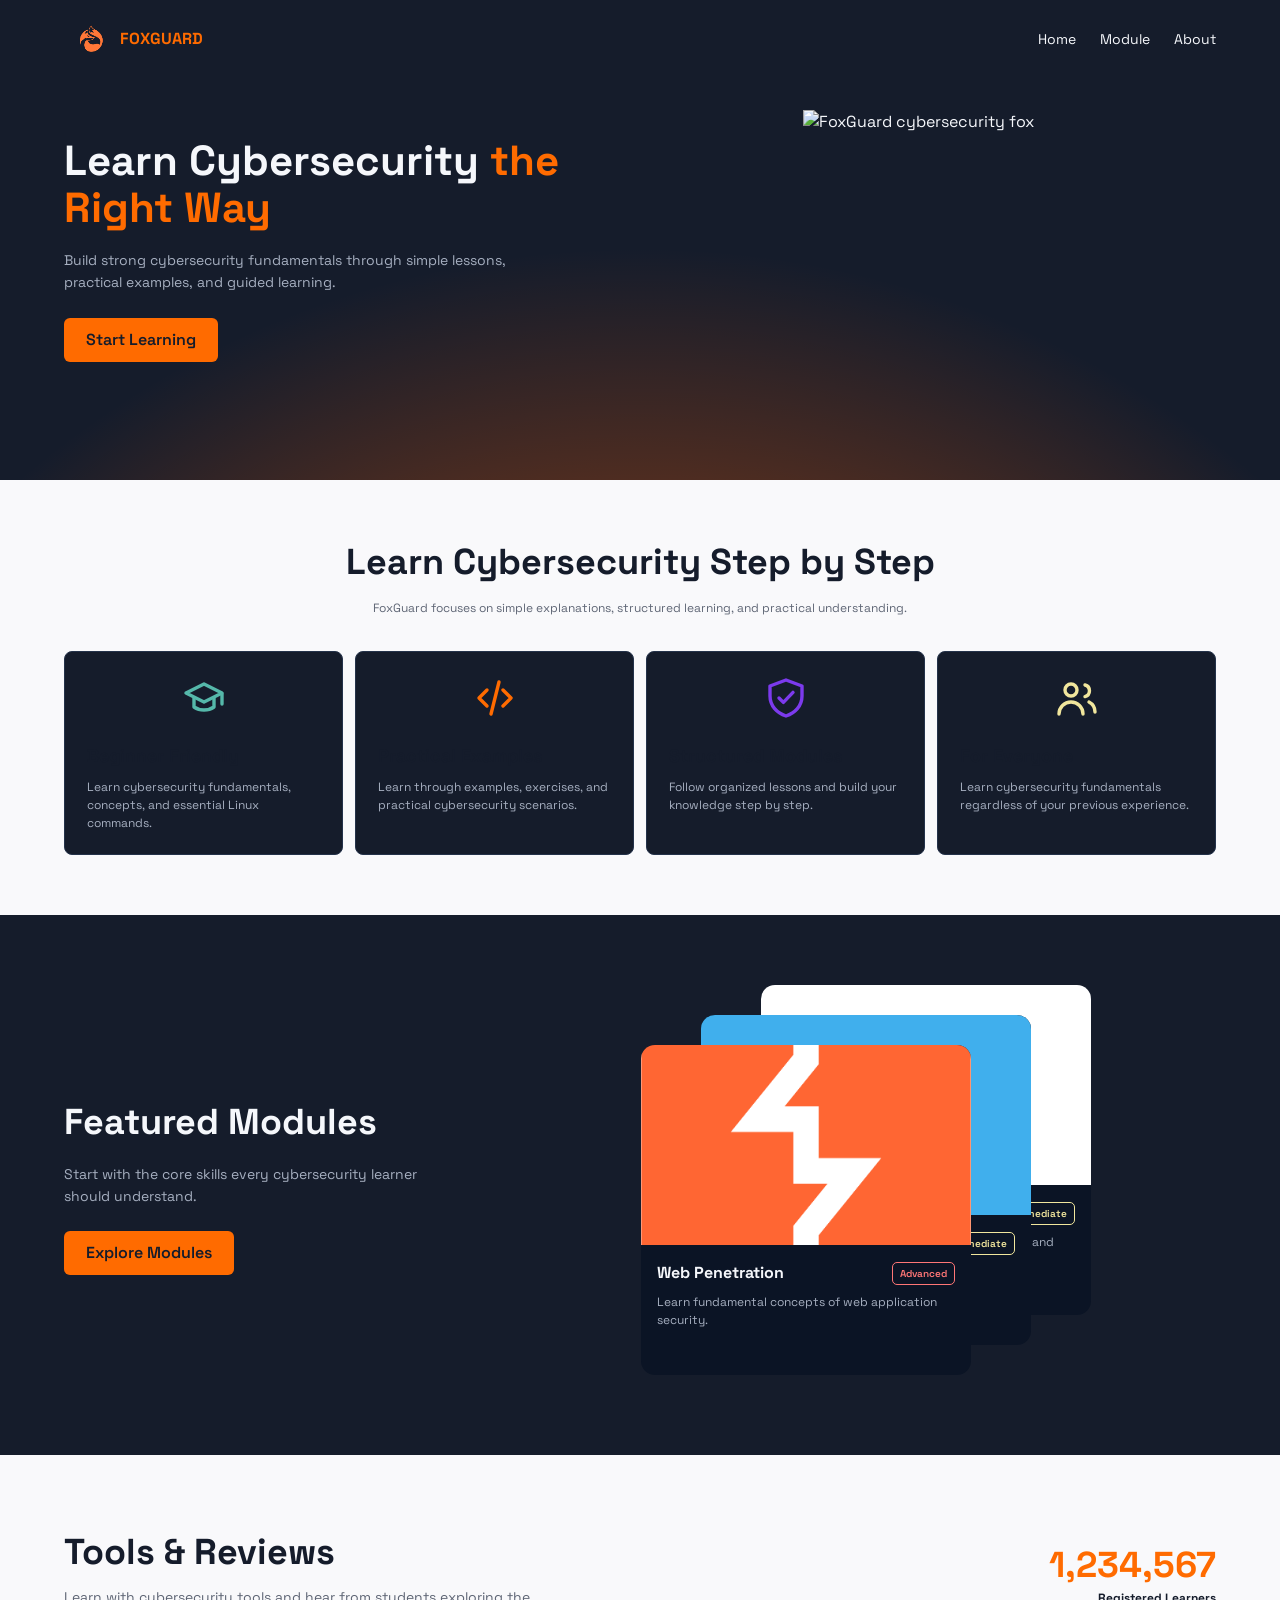
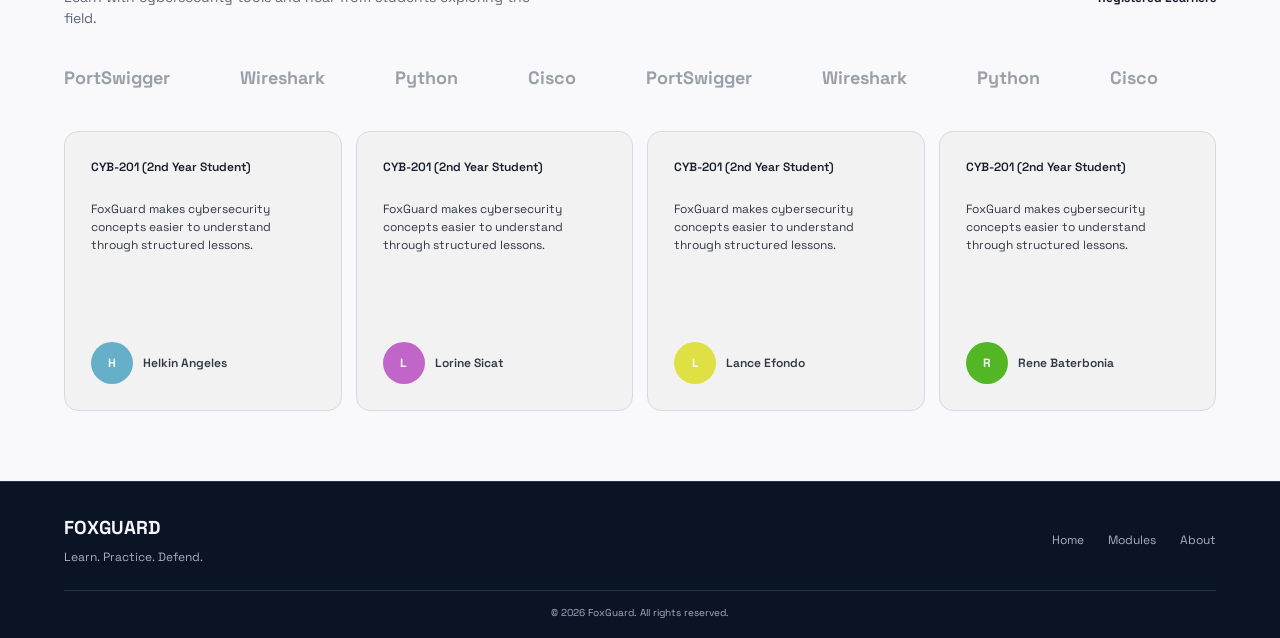
==== commit 0d4a4e14: "changed font to space grotesque" ====
--- a/index.html
+++ b/index.html
@@ -9,6 +9,10 @@
     <link rel="stylesheet" href="css/global.css">
     <link rel="stylesheet" href="css/components.css">
     <link rel="stylesheet" href="css/landing.css">
+
+    <link rel="preconnect" href="https://fonts.googleapis.com">
+    <link rel="preconnect" href="https://fonts.gstatic.com" crossorigin>
+    <link href="https://fonts.googleapis.com/css2?family=Inter:ital,opsz,wght@0,14..32,100..900;1,14..32,100..900&family=Space+Grotesk:wght@300..700&display=swap" rel="stylesheet">
 </head>
 <body>
     <!-- ==================== HEADER ==================== -->
--- a/css/global.css
+++ b/css/global.css
@@ -11,7 +11,7 @@
 body {
     background-color: var(--bg-primary);
     color: var(--text-primary);
-    font-family: Arial, sans-serif;
+    font-family: "Space Grotesk";
     line-height: 1.5;
 }
 
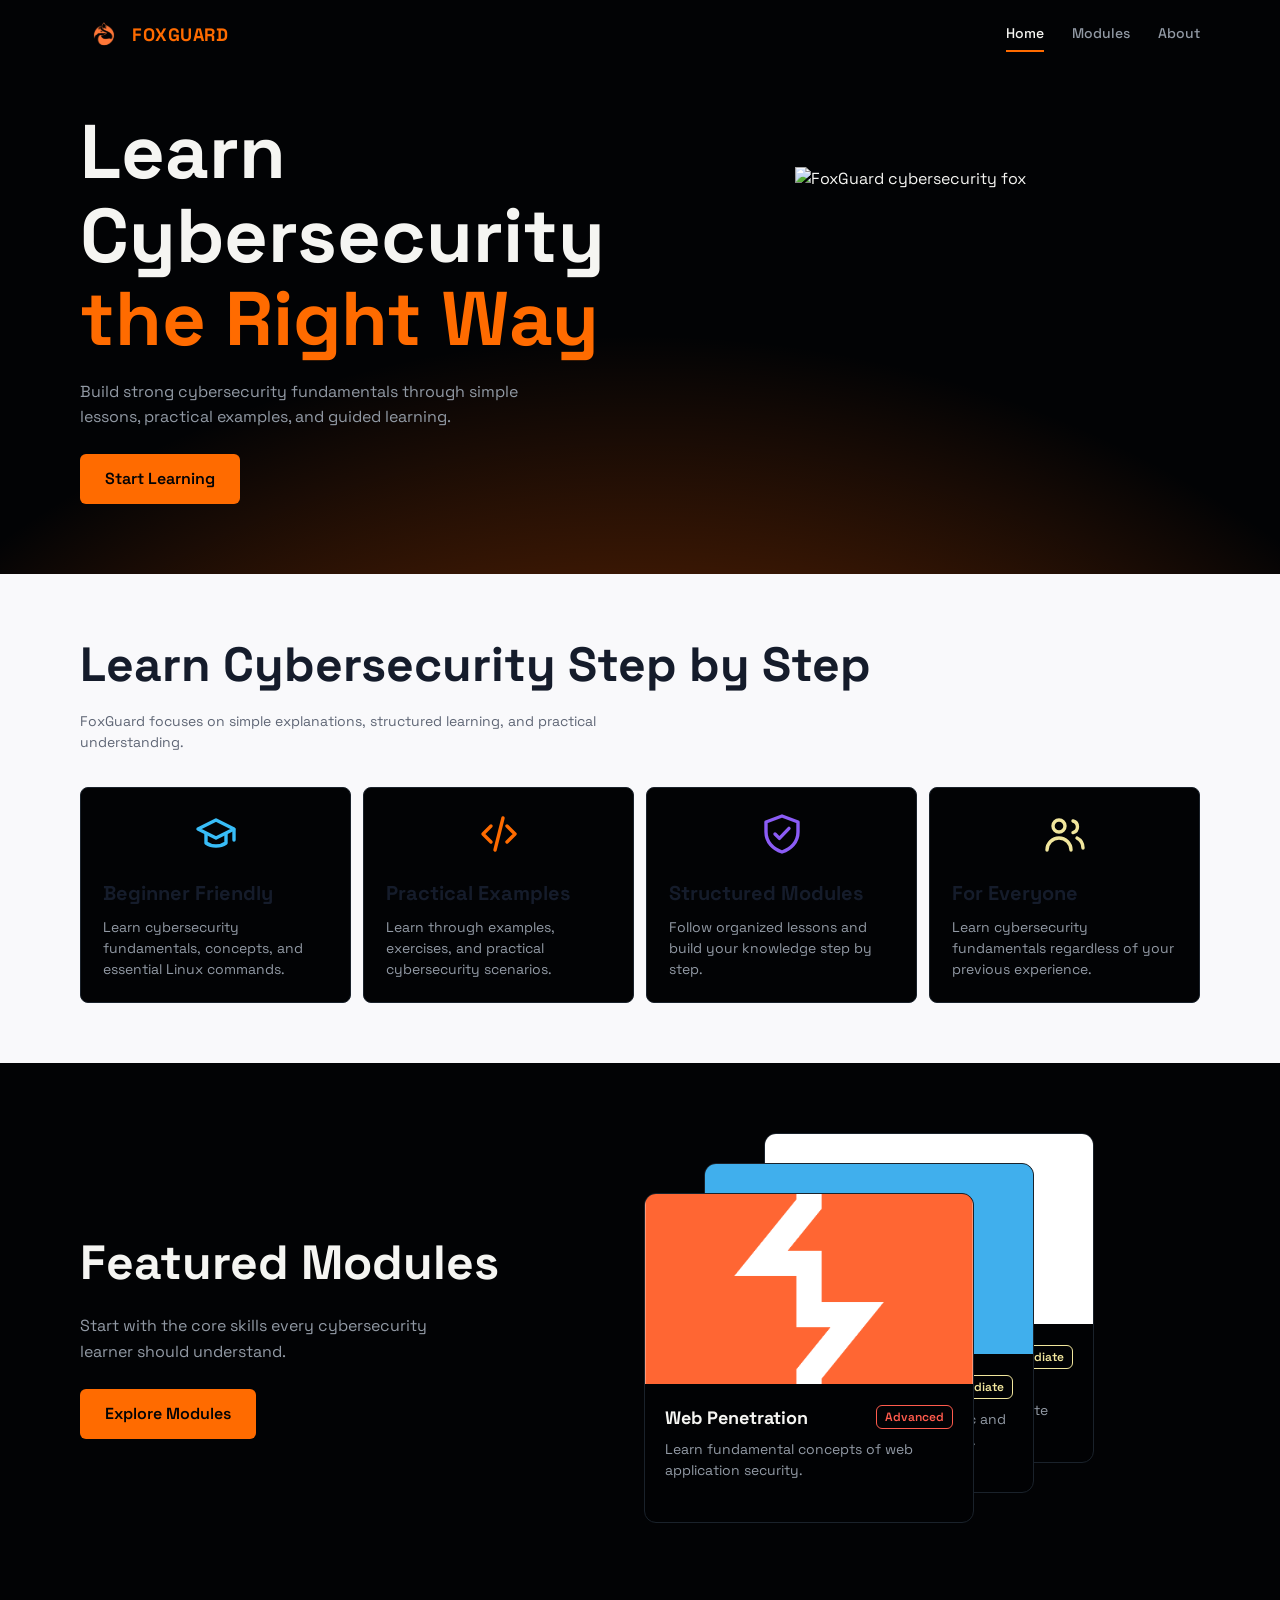
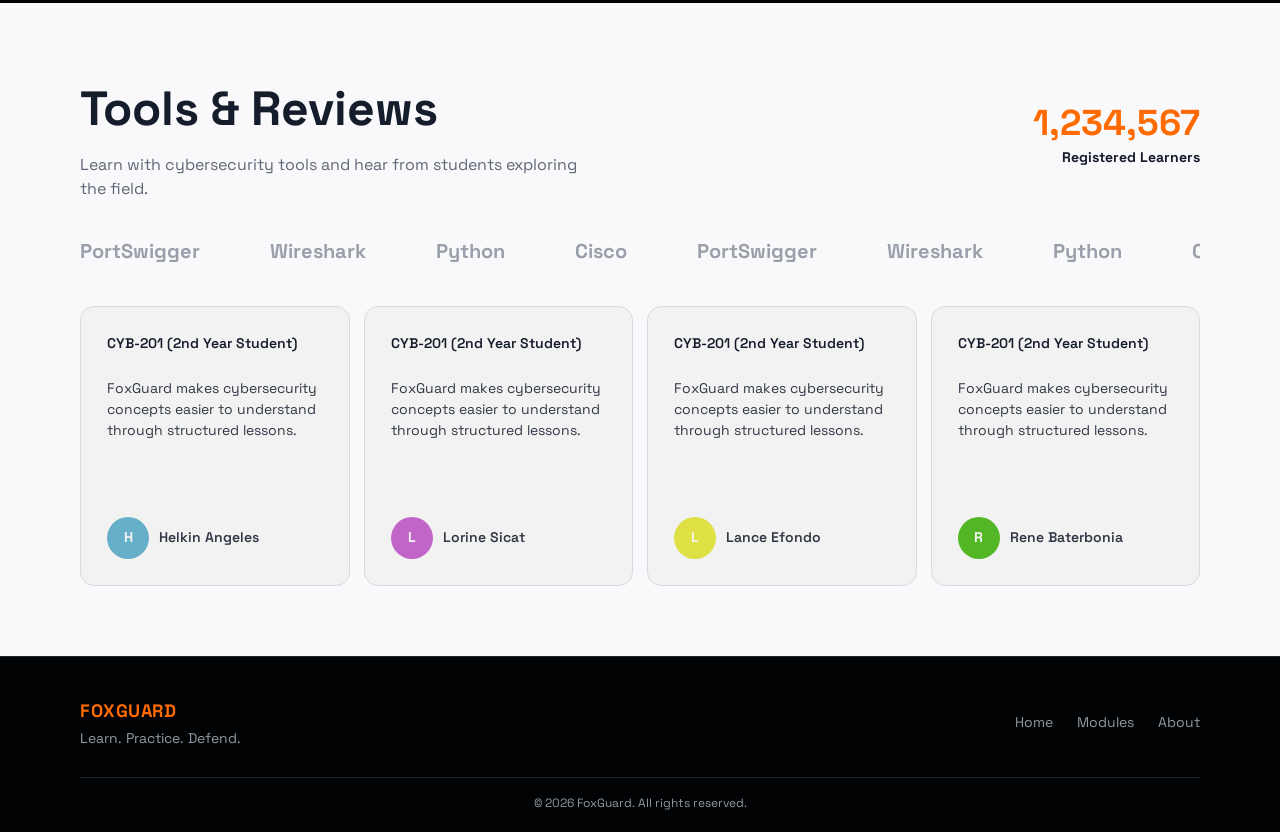
==== commit 080cf5dd: "Rebuilt variables for new style, changed components.css(navbar)" ====
--- a/index.html
+++ b/index.html
@@ -25,9 +25,11 @@
                     <span>FOXGUARD</span>
                 </a>
 
-                <div class="nav-menu">
-                    <a href="index.html" class="active">Home</a>
-                    <a href="modules.html">Module</a>
+                
+
+                <div class="nav-menu" id="nav-menu">
+                    <a href="index.html" aria-current="page">Home</a>
+                    <a href="modules.html">Modules</a>
                     <a href="about.html">About</a>
                 </div>
             </nav>
--- a/css/variables.css
+++ b/css/variables.css
@@ -1,38 +1,55 @@
 :root {
-    /* Background Colors */
-    --bg-primary: #151C2B;
-    --bg-secondary: #0B1425;
-    --bg-tertiary: #111C31;
+    /* Backgrounds */
+    --bg-primary: #020305;
+    --bg-secondary: #010204;
+    --bg-tertiary: #06090D;
     --bg-white: #F9F9FB;
 
-    /* Text Colors */
-    --text-primary: #F5F7FB;
-    --text-secondary: #A6AFC0;
+    /* Text */
+    --text-primary: #F5F5F2;
+    --text-secondary: #929AA5;
+    --text-dark: #151C2B;
+    --text-dark-muted: #5F6675;
 
-    /* Border */
-    --border-color: #24324A;
+    /* Borders */
+    --border-color: #1A222B;
+    --border-light: #D7DAE0;
 
     /* Accent Colors */
-    --blue: #315CFF;
-    --purple: #7C3AED;
+    --blue: #3B82F6;
+    --purple: #8B5CF6;
     --orange: #FF6B00;
-    --teal: #55B8AA;
-    --red: #FF7676;
+    --orange-hover: #FF8533;
+    --orange-dim: rgb(255 107 0 / 0.15);
+    --orange-glow: rgb(255 107 0 / 0.45);
+    --teal: #38BDF8;
+    --red: #FF5B4D;
     --yellow: #F1E69D;
 
-    /* Typography */
-    --font-size-xs: 10px;
-    --font-size-sm: 12px;
-    --font-size-base: 14px;
-    --font-size-md: 16px;
-    --font-size-lg: 18px;
-    --font-size-xl: 24px;
-    --font-size-2xl: 36px;
-    --font-size-3xl: 42px;
+    /* Fonts */
+    --font-display: "Space Grotesk", system-ui, sans-serif;
+    --font-body: "Space Grotesk", system-ui, sans-serif;
+    --font-mono: "JetBrains Mono", "Courier New", monospace;
 
-    /* Font Weights */
-    --font-weight-regular: 400;
-    --font-weight-medium: 500;
-    --font-weight-semibold: 600;
-    --font-weight-bold: 700;
+    /* Font Sizes */
+    --font-size-xs: 12px;
+    --font-size-sm: 14px;
+    --font-size-base: 16px;
+    --font-size-md: 18px;
+    --font-size-lg: 20px;
+    --font-size-xl: 28px;
+    --font-size-2xl: clamp(32px, 5vw, 48px);
+    --font-size-3xl: clamp(46px, 7vw, 76px);
+
+    /* Layout */
+    --container-width: 1120px;
+    --header-height: 68px;
+
+    /* Shape */
+    --radius-sm: 6px;
+    --radius-md: 12px;
+    --radius-lg: 20px;
+
+    /* Motion */
+    --transition: 0.2s ease;
 }
--- a/css/components.css
+++ b/css/components.css
@@ -1,111 +1,202 @@
 .container {
-    width: min(1200px, 90%);
+    width: min(var(--container-width), 90%);
     margin: 0 auto;
 }
 
 /* ==================== BUTTONS ==================== */
 .btn {
     display: inline-block;
-    padding: 10px 22px;
-    border-radius: 8px;
-    font-size: var(--font-size-md);
+    padding: 12px 24px;
+    border: 1px solid transparent;
+    border-radius: var(--radius-sm);
+    font-family: var(--font-display);
+    font-size: var(--font-size-base);
     font-weight: 600;
     text-align: center;
-    cursor: pointer;
-}
+    transition:
+        background-color var(--transition),
+        border-color var(--transition),
+        color var(--transition),
+        transform var(--transition);
+}
+
+.btn:hover {
+    transform: translateY(-1px);
+}
+
 .btn-primary {
-    background: var(--orange);
+    background-color: var(--orange);
     color: var(--bg-primary);
 }
+
+.btn-primary:hover {
+    background-color: var(--orange-hover);
+}
+
 .btn-secondary {
     background-color: transparent;
-    border: 1px solid var(--border-color);
+    border-color: var(--border-color);
     color: var(--text-primary);
+}
+
+.btn-secondary:hover {
+    border-color: var(--orange);
+    color: var(--orange);
 }
 
 /* ==================== HEADER ==================== */
 .header {
-    position: absolute;
+    position: fixed;
     top: 0;
     left: 0;
-    width: 100%;
-    padding: 14px 0;
-    z-index: 10;
+    right: 0;
+    z-index: 100;
+    background: transparent;
+    border-bottom: 1px solid transparent;
+    transition:
+        background-color 0.25s ease,
+        border-color 0.25s ease,
+        backdrop-filter 0.25s ease;
+}
+
+.header.scrolled {
+    background: rgb(2 4 7 / 0.88);
+    backdrop-filter: blur(16px);
+    border-bottom-color: var(--border-color);
 }
 
 .navbar {
     display: flex;
     align-items: center;
     justify-content: space-between;
+    height: var(--header-height);
 }
 
 .logo {
     display: flex;
     align-items: center;
-    gap: 6px;
+    gap: 8px;
     color: var(--orange);
+    font-family: var(--font-display);
     font-size: var(--font-size-md);
     font-weight: 700;
+    letter-spacing: 0.5px;
 }
 
 .logo img {
-    width: 50px;
-    height: 50px;
+    width: 44px;
+    height: 44px;
     object-fit: contain;
 }
 
 .nav-menu {
     display: flex;
     align-items: center;
-    gap: 24px;
+    gap: 28px;
 }
 
 .nav-menu a {
+    padding: 6px 0;
+    border-bottom: 2px solid transparent;
+    color: var(--text-secondary);
+    font-size: var(--font-size-sm);
+    font-weight: 500;
+    transition:
+        color var(--transition),
+        border-color var(--transition);
+}
+
+.nav-menu a:hover {
     color: var(--text-primary);
-    font-size: var(--font-size-base);
-}
-
-.nav-menu a:hover {
-    color: var(--orange);
+}
+
+.nav-menu a[aria-current="page"] {
+    color: var(--text-primary);
+    border-bottom-color: var(--orange);
 }
 
 /* ==================== SECTION HEADING ==================== */
 .section-heading {
+    margin-bottom: 36px;
+}
+
+.section-heading h2 {
+    font-size: var(--font-size-2xl);
+    margin-bottom: 8px;
+}
+
+.section-heading p {
+    max-width: 560px;
+    color: var(--text-secondary);
+}
+
+.section-heading.center {
     text-align: center;
-    margin-bottom: 36px;
-}
-
-.section-heading h2 {
-    font-size: var(--font-size-xl);
-    margin-bottom: 8px;
-}
-
-.section-heading p {
-    color: var(--text-secondary);
-    font-size: var(--font-size-sm);
-}
-/* ==================== MODULE ==================== */
+}
+
+.section-heading.center p {
+    margin: 0 auto;
+}
+
+/* ==================== PAGE BANNER ==================== */
+.page-banner {
+    padding: 110px 0 40px;
+    border-bottom: 1px solid var(--border-color);
+    background:
+        radial-gradient(
+            circle at 90% 0%,
+            var(--orange-dim),
+            transparent 55%
+        ),
+        var(--bg-primary);
+}
+
+.page-banner h1 {
+    font-size: var(--font-size-3xl);
+    margin-bottom: 12px;
+}
+
+.page-banner p {
+    max-width: 600px;
+    color: var(--text-secondary);
+    font-size: var(--font-size-md);
+}
+
+/* ==================== MODULE CARDS ==================== */
 .modules-grid {
     display: grid;
     grid-template-columns: repeat(3, 1fr);
-    gap: 16px;
+    gap: 20px;
 }
 
 .module-card {
+    display: flex;
+    flex-direction: column;
     overflow: hidden;
     background-color: var(--bg-secondary);
-    border: none;
-    border-radius: 14px;
+    border: 1px solid var(--border-color);
+    border-radius: var(--radius-md);
+    transition:
+        border-color var(--transition),
+        transform var(--transition);
+}
+
+.module-card:hover {
+    border-color: var(--orange);
+    transform: translateY(-3px);
 }
 
 .module-card > img {
     width: 100%;
-    height: 200px;
+    height: 190px;
     object-fit: cover;
 }
 
 .module-card-content {
-    padding: 16px;
+    display: flex;
+    flex-direction: column;
+    flex: 1;
+    padding: 20px;
 }
 
 .module-title {
@@ -118,62 +209,74 @@
 
 .module-title h3 {
     font-size: var(--font-size-md);
-    margin: 0;
 }
 
 .module-card-content p {
-    color: var(--text-secondary);
-    font-size: var(--font-size-sm);
-    line-height: 1.5;
-    margin-bottom: 14px;
+    flex: 1;
+    margin-bottom: 16px;
+    color: var(--text-secondary);
+    font-size: var(--font-size-sm);
 }
 
 .module-level {
-    padding: 3px 7px;
-    border-radius: 5px;
-
+    padding: 2px 8px;
+    border-radius: var(--radius-sm);
     font-size: var(--font-size-xs);
     font-weight: 600;
     white-space: nowrap;
 }
+
 .module-level.beginner {
     color: var(--teal);
     border: 1px solid var(--teal);
 }
+
 .module-level.intermediate {
     color: var(--yellow);
     border: 1px solid var(--yellow);
 }
+
 .module-level.advanced {
     color: var(--red);
     border: 1px solid var(--red);
 }
 
 .module-link {
-    color: var(--text-primary);
+    color: var(--orange);
     font-size: var(--font-size-sm);
     font-weight: 600;
-}
+    transition: color var(--transition);
+}
+
 .module-link:hover {
-    color: var(--blue);
-}
+    color: var(--orange-hover);
+    text-decoration: underline;
+}
+
 /* ==================== FOOTER ==================== */
 .footer {
     background-color: var(--bg-secondary);
     border-top: 1px solid var(--border-color);
-    padding: 32px 0 18px;
+    padding: 40px 0 20px;
 }
 
 .footer-content {
     display: flex;
     justify-content: space-between;
     align-items: center;
+    gap: 20px;
+}
+
+.footer-brand h3 {
+    color: var(--orange);
+    font-size: var(--font-size-md);
+    letter-spacing: 0.5px;
 }
 
 .footer-brand p {
-    color: var(--text-secondary);
-    font-size: var(--font-size-sm);
-    margin-top: 6px;
+    margin-top: 4px;
+    color: var(--text-secondary);
+    font-size: var(--font-size-sm);
 }
 
 .footer-links {
@@ -184,6 +287,7 @@
 .footer-links a {
     color: var(--text-secondary);
     font-size: var(--font-size-sm);
+    transition: color var(--transition);
 }
 
 .footer-links a:hover {
@@ -191,9 +295,9 @@
 }
 
 .footer-bottom {
+    margin-top: 28px;
+    padding-top: 16px;
     border-top: 1px solid var(--border-color);
-    margin-top: 24px;
-    padding-top: 14px;
     text-align: center;
 }
 
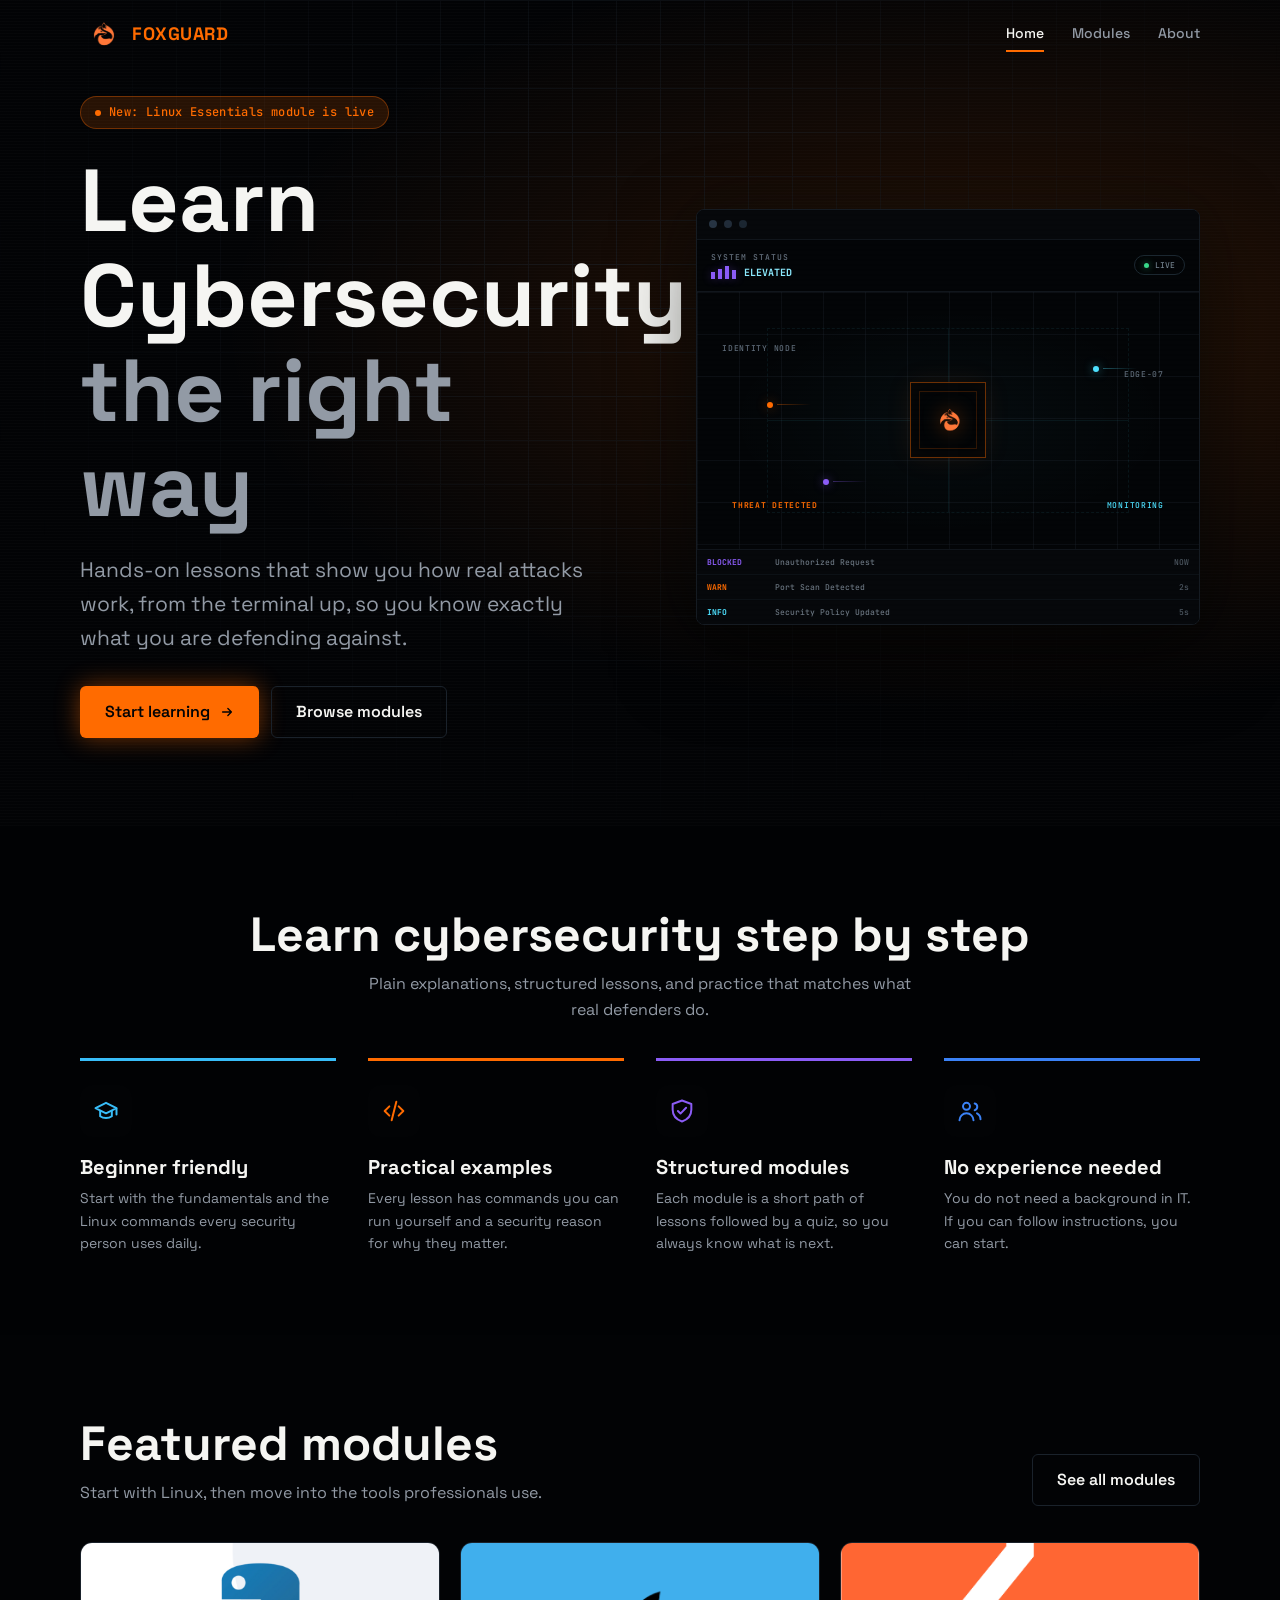
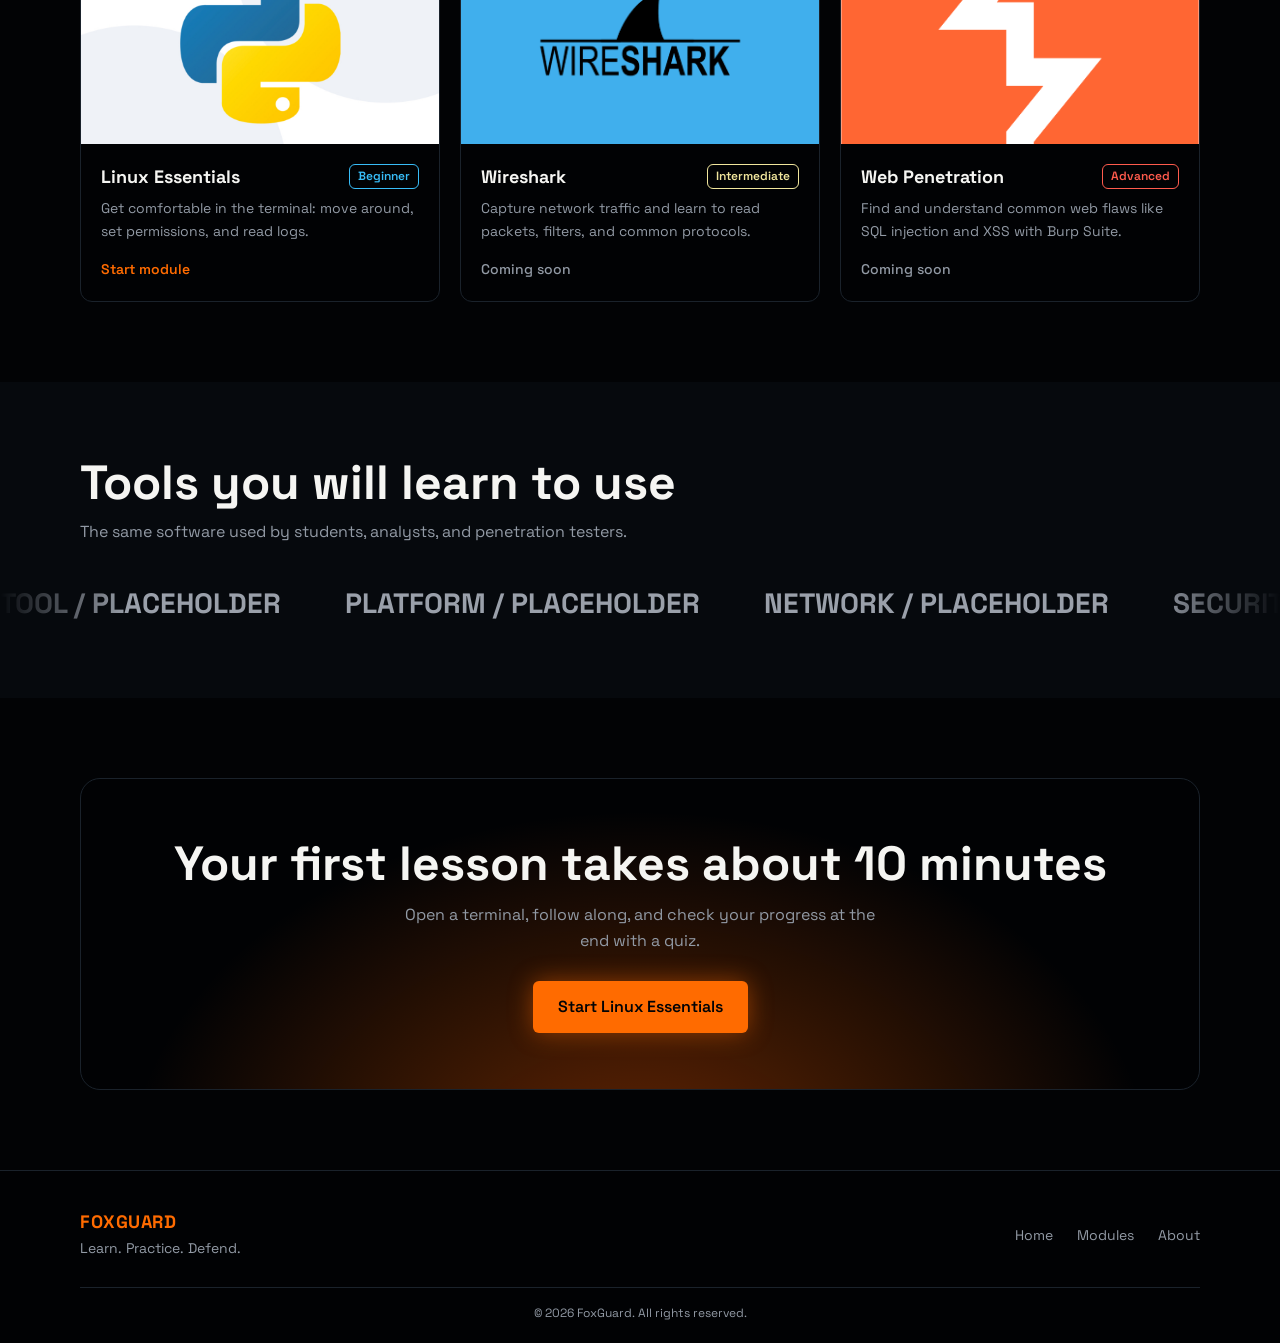
==== commit 80bcf06f: "Fixed Landing Page HTML and CSS ( no brands for the Tool Section yet)" ====
--- a/index.html
+++ b/index.html
@@ -3,29 +3,27 @@
 <head>
     <meta charset="UTF-8">
     <meta name="viewport" content="width=device-width, initial-scale=1.0">
+    <meta name="description" content="FoxGuard teaches cybersecurity with short lessons, real tools, and quizzes.">
     <title>FoxGuard | Learn. Practice. Defend.</title>
+    <link rel="icon" href="images/logo/FoxLogo.svg">
 
     <link rel="stylesheet" href="css/variables.css">
     <link rel="stylesheet" href="css/global.css">
     <link rel="stylesheet" href="css/components.css">
     <link rel="stylesheet" href="css/landing.css">
-
-    <link rel="preconnect" href="https://fonts.googleapis.com">
-    <link rel="preconnect" href="https://fonts.gstatic.com" crossorigin>
-    <link href="https://fonts.googleapis.com/css2?family=Inter:ital,opsz,wght@0,14..32,100..900;1,14..32,100..900&family=Space+Grotesk:wght@300..700&display=swap" rel="stylesheet">
+    <script src="js/main.js" defer></script>
 </head>
 <body>
     <!-- ==================== HEADER ==================== -->
     <header class="header">
         <div class="container">
             <nav class="navbar">
-
                 <a href="index.html" class="logo">
-                    <img src="images/logo/FoxLogo.svg" alt="FoxGuard logo">
+                    <img src="images/logo/FoxLogo.svg" alt="">
                     <span>FOXGUARD</span>
                 </a>
 
-                
+                <button class="nav-toggle" aria-expanded="false" aria-controls="nav-menu">Menu</button>
 
                 <div class="nav-menu" id="nav-menu">
                     <a href="index.html" aria-current="page">Home</a>
@@ -35,59 +33,144 @@
             </nav>
         </div>
     </header>
+
     <!-- ==================== MAIN ==================== -->
     <main>
         <!-- ==================== HERO ==================== -->
         <section class="hero">
-            <div class="container">
-                <div class="hero-content">
-                    <div class="hero-text">
-                        <h1>Learn Cybersecurity <span>the Right Way</span></h1>
-                        <p>
-                            Build strong cybersecurity fundamentals through
-                            simple lessons, practical examples, and guided learning.
-                        </p>
-
-                        <div class="hero-buttons">
-                            <a href="modules.html" class="btn btn-primary">
-                                Start Learning
-                            </a>
-                        </div>
-                    </div>
-
-                    <div class="hero-image">
-                        <img src="images/logo/FoxGraphic.png" alt="FoxGuard cybersecurity fox">
-                    </div>
-                </div>
-            </div>
-        </section>
+            <div class="container hero-content">
+                <div class="hero-text">
+                    <span class="hero-badge"><span class="badge-dot"></span> New: Linux Essentials module is live</span>
+
+                    <h1>Learn Cybersecurity<br><span class="dim">the right way</span></h1>
+
+                    <p>
+                        Hands-on lessons that show you how real attacks work, from the
+                        terminal up, so you know exactly what you are defending against.
+                    </p>
+
+                    <div class="hero-buttons">
+                        <a href="course.html" class="btn btn-primary">
+                            Start learning
+                            <svg class="btn-arrow" viewBox="0 0 16 16" aria-hidden="true">
+                                <path d="M3 8h10M9 4l4 4-4 4" fill="none" stroke="currentColor" stroke-width="1.6" stroke-linecap="round" stroke-linejoin="round"></path>
+                            </svg>
+                        </a>
+                        <a href="modules.html" class="btn btn-secondary">Browse modules</a>
+                    </div>
+                </div>
+
+                <!-- Decorative cyber threat monitor HUD. -->
+                <div class="radar-hud" aria-hidden="true">
+                    <div class="hud-browser">
+                        <span></span>
+                        <span></span>
+                        <span></span>
+                    </div>
+
+                    <div class="hud-topbar">
+                        <div class="hud-threat">
+                            <span class="hud-kicker">SYSTEM STATUS</span>
+
+                            <span class="hud-threat-value">
+                                <span class="threat-bars">
+                                    <i></i>
+                                    <i></i>
+                                    <i></i>
+                                    <i></i>
+                                </span>
+                                ELEVATED
+                            </span>
+                        </div>
+
+                        <span class="hud-live">
+                            <span class="hud-live-dot"></span>
+                            LIVE
+                        </span>
+                    </div>
+
+                    <div class="box-radar">
+
+                        <div class="radar-grid-lines"></div>
+
+                        
+
+                        <!-- Threat nodes -->
+                        <div class="radar-node node-one"></div>
+                        <div class="radar-node node-two"></div>
+                        <div class="radar-node node-three"></div>
+
+                        <!-- Center -->
+                        <div class="radar-core">
+                            <img src="images/logo/FoxLogo.svg" alt="">
+                        </div>
+
+                        <span class="radar-label label-a">
+                            IDENTITY NODE
+                        </span>
+
+                        <span class="radar-label label-b">
+                            EDGE-07
+                        </span>
+
+                        <span class="radar-label label-c">
+                            THREAT DETECTED
+                        </span>
+
+                        <span class="radar-label label-d">
+                            MONITORING
+                        </span>
+
+                    </div>
+
+                    <div class="hud-events">
+
+                        <div class="hud-event blocked">
+                            <strong>BLOCKED</strong>
+                            <span>Unauthorized Request</span>
+                            <time>NOW</time>
+                        </div>
+
+                        <div class="hud-event warn">
+                            <strong>WARN</strong>
+                            <span>Port Scan Detected</span>
+                            <time>2s</time>
+                        </div>
+
+                        <div class="hud-event info">
+                            <strong>INFO</strong>
+                            <span>Security Policy Updated</span>
+                            <time>5s</time>
+                        </div>
+                    </div>
+                </div>
+                
+            </div>
+        </section>
+
         <!-- ==================== FEATURES ==================== -->
         <section class="features">
             <div class="container">
-                <div class="section-heading">
-                    <h2>Learn Cybersecurity Step by Step</h2>
-                    <p>
-                        FoxGuard focuses on simple explanations, structured learning, and practical understanding.
-                    </p>
+                <div class="section-heading center">
+                    <h2>Learn cybersecurity step by step</h2>
+                    <p>Plain explanations, structured lessons, and practice that matches what real defenders do.</p>
                 </div>
 
                 <div class="features-grid">
-                    <article class="feature-card">
-                            <div class="feature-icon">
-                                <!-- Graduation cap -->
-                                <svg viewBox="0 0 24 24" aria-hidden="true">
-                                    <path d="M3 9.5 12 5l9 4.5-9 4.5L3 9.5Z"></path>
-                                    <path d="M7 12v4.5c2.8 2 7.2 2 10 0V12"></path>
-                                    <path d="M21 10v5"></path>
-                                </svg>
-                            </div>
-                            <h3>Beginner Friendly</h3>
-                            <p>
-                                Learn cybersecurity fundamentals, concepts,
-                                and essential Linux commands.
-                            </p>
-                    </article>
-                    <article class="feature-card">
+                    <article class="feature">
+                        <div class="feature-icon">
+                            <!-- Graduation cap -->
+                            <svg viewBox="0 0 24 24" aria-hidden="true">
+                                <path d="M3 9.5 12 5l9 4.5-9 4.5L3 9.5Z"></path>
+                                <path d="M7 12v4.5c2.8 2 7.2 2 10 0V12"></path>
+                                <path d="M21 10v5"></path>
+                            </svg>
+                        </div>
+                        <h3>Beginner friendly</h3>
+                        <p>Start with the fundamentals and the Linux commands every security person uses daily.</p>
+                    </article>
+
+                    <article class="feature">
                         <div class="feature-icon">
                             <!-- Code -->
                             <svg viewBox="0 0 24 24" aria-hidden="true">
@@ -96,14 +179,11 @@
                                 <path d="m14 4-4 16"></path>
                             </svg>
                         </div>
-                        <h3>Practical Examples</h3>
-                        <p>
-                            Learn through examples, exercises,
-                            and practical cybersecurity scenarios.
-                        </p>
-                    </article>
-                    <!-- Feature 3 -->
-                    <article class="feature-card">
+                        <h3>Practical examples</h3>
+                        <p>Every lesson has commands you can run yourself and a security reason for why they matter.</p>
+                    </article>
+
+                    <article class="feature">
                         <div class="feature-icon">
                             <!-- Shield -->
                             <svg viewBox="0 0 24 24" aria-hidden="true">
@@ -111,14 +191,11 @@
                                 <path d="m8.5 12 2.2 2.2 4.8-5"></path>
                             </svg>
                         </div>
-                        <h3>Structured Modules</h3>
-                        <p>
-                            Follow organized lessons and build
-                            your knowledge step by step.
-                        </p>
-                    </article>
-                    <!-- Feature 4 -->
-                    <article class="feature-card">
+                        <h3>Structured modules</h3>
+                        <p>Each module is a short path of lessons followed by a quiz, so you always know what is next.</p>
+                    </article>
+
+                    <article class="feature">
                         <div class="feature-icon">
                             <!-- Users -->
                             <svg viewBox="0 0 24 24" aria-hidden="true">
@@ -128,173 +205,102 @@
                                 <path d="M18 14c1.7.9 3 2.8 3 5"></path>
                             </svg>
                         </div>
-                        <h3>For Everyone</h3>
-                        <p>
-                            Learn cybersecurity fundamentals regardless
-                            of your previous experience.
-                        </p>
-                    </article>
-                </div>
-            </div>
-        </section>
+                        <h3>No experience needed</h3>
+                        <p>You do not need a background in IT. If you can follow instructions, you can start.</p>
+                    </article>
+                </div>
+            </div>
+        </section>
+
         <!-- ==================== FEATURED MODULES ==================== -->
         <section class="featured-modules">
             <div class="container">
-                <div class="featured-content">
-                    <div class="featured-text">
-                        <h2>Featured Modules</h2>
-                        <p>
-                            Start with the core skills every cybersecurity
-                            learner should understand.
-                        </p>
-                        <a href="modules.html" class="btn btn-primary">
-                            Explore Modules
-                        </a>
-                    </div>
-
-                    <div class="featured-list">
-                        <article class="module-card">
-                            <img src="images/modules/burp-suite.png" alt="Web Penetration">
-                            <div class="module-card-content">
-                                <div class="module-title">
-                                    <h3>Web Penetration</h3>
-                                    <span class="module-level advanced">
-                                        Advanced
-                                    </span>
-                                </div>
-                                <p>
-                                    Learn fundamental concepts of web application security.
-                                </p>
+                <div class="featured-header">
+                    <div class="section-heading">
+                        <h2>Featured modules</h2>
+                        <p>Start with Linux, then move into the tools professionals use.</p>
+                    </div>
+                    <a href="modules.html" class="btn btn-secondary">See all modules</a>
+                </div>
+
+                <div class="modules-grid">
+                    <article class="module-card">
+                        <img class="module-thumb" src="images/modules/python.jpg" alt="Python module image">
+                        <div class="module-card-content">
+                            <div class="module-title">
+                                <h3>Linux Essentials</h3>
+                                <span class="module-level beginner">Beginner</span>
                             </div>
-                        </article>
-
-                        <article class="module-card">
-                            <img src="images/modules/wireshark.png" alt="Wireshark">
-                            <div class="module-card-content">
-                                <div class="module-title">
-                                    <h3>Wireshark</h3>
-                                    <span class="module-level intermediate">
-                                        Intermediate
-                                    </span>
-                                </div>
-                                <p>
-                                    Learn how to analyze network traffic and understand
-                                    packets using Wireshark.
-                                </p>
+                            <p>Get comfortable in the terminal: move around, set permissions, and read logs.</p>
+                            <a href="course.html" class="module-link">Start module</a>
+                        </div>
+                    </article>
+
+                    <article class="module-card">
+                        <img class="module-thumb" src="images/modules/wireshark.png" alt="Wireshark logo">
+                        <div class="module-card-content">
+                            <div class="module-title">
+                                <h3>Wireshark</h3>
+                                <span class="module-level intermediate">Intermediate</span>
                             </div>
-                        </article>
-
-                        <article class="module-card">
-                            <img src="images/modules/ccna.jpg" alt="CCNA">
-                            <div class="module-card-content">
-                                <div class="module-title">
-                                    <h3>CCNA</h3>
-                                    <span class="module-level intermediate">
-                                        Intermediate
-                                    </span>
-                                </div>
-                                <p>
-                                    Build networking fundamentals and understand how
-                                    devices communicate across networks.
-                                </p>
+                            <p>Capture network traffic and learn to read packets, filters, and common protocols.</p>
+                            <span class="module-status">Coming soon</span>
+                        </div>
+                    </article>
+
+                    <article class="module-card">
+                        <img class="module-thumb" src="images/modules/burp-suite.png" alt="Burp Suite logo">
+                        <div class="module-card-content">
+                            <div class="module-title">
+                                <h3>Web Penetration</h3>
+                                <span class="module-level advanced">Advanced</span>
                             </div>
-                        </article>
-                    </div>
-                </div>
-            </div>
-        </section>
-        <!-- ==================== TOOLS & REVIEWS ==================== -->
-        <section class="tools-reviews">
+                            <p>Find and understand common web flaws like SQL injection and XSS with Burp Suite.</p>
+                            <span class="module-status">Coming soon</span>
+                        </div>
+                    </article>
+                </div>
+            </div>
+        </section>
+
+        <!-- ==================== TOOLS ==================== -->
+        <section class="tools">
             <div class="container">
-                <div class="tools-heading">
-                    <div>
-                        <h2>Tools & Reviews</h2>
-                        <p>
-                            Learn with cybersecurity tools and hear from
-                            students exploring the field.
-                        </p>
-                    </div>
-                    <div class="tools-stat">
-                        <strong>1,234,567</strong>
-                        <span>Registered Learners</span>
-                    </div>
-                </div>
-
-                
-
-                <div class="tools-slider">
-                    <div class="tools-track">
-                        <div class="tool-logo">PortSwigger</div>
-                        <div class="tool-logo">Wireshark</div>
-                        <div class="tool-logo">Python</div>
-                        <div class="tool-logo">Cisco</div>
-                        <div class="tool-logo">PortSwigger</div>
-                        <div class="tool-logo">Wireshark</div>
-                        <div class="tool-logo">Python</div>
-                        <div class="tool-logo">Cisco</div>
-                    </div>
-                </div>
-
-                <div class="reviews-grid">
-                    <article class="review-card">
-                        <div class="review-content">
-                            <span class="review-title">CYB-201 (2nd Year Student)</span>
-                            <p>
-                                FoxGuard makes cybersecurity concepts easier to understand
-                                through structured lessons.
-                            </p>
-                        </div>
-
-                        <div class="review-author">
-                            <span class="review-avatar">H</span>
-                            <span>Helkin Angeles</span>
-                        </div>
-                    </article>
-
-                    <article class="review-card">
-                        <div class="review-content">
-                            <span class="review-title">CYB-201 (2nd Year Student)</span>
-                            <p>
-                                FoxGuard makes cybersecurity concepts easier to understand
-                                through structured lessons.
-                            </p>
-                        </div>
-
-                        <div class="review-author">
-                            <span class="review-avatar">L</span>
-                            <span>Lorine Sicat</span>
-                        </div>
-                    </article>
-
-                    <article class="review-card">
-                        <div class="review-content">
-                            <span class="review-title">CYB-201 (2nd Year Student)</span>
-                            <p>
-                                FoxGuard makes cybersecurity concepts easier to understand
-                                through structured lessons.
-                            </p>
-                        </div>
-
-                        <div class="review-author">
-                            <span class="review-avatar">L</span>
-                            <span>Lance Efondo</span>
-                        </div>
-                    </article>
-
-                    <article class="review-card">
-                        <div class="review-content">
-                            <span class="review-title">CYB-201 (2nd Year Student)</span>
-                            <p>
-                                FoxGuard makes cybersecurity concepts easier to understand
-                                through structured lessons.
-                            </p>
-                        </div>
-
-                        <div class="review-author">
-                            <span class="review-avatar">R</span>
-                            <span>Rene Baterbonia</span>
-                        </div>
-                    </article>
+                <div class="section-heading">
+                    <h2>Tools you will learn to use</h2>
+                    <p>The same software used by students, analysts, and penetration testers.</p>
+                </div>
+            </div>
+
+            <div class="marquee">
+                <div class="marquee-track">
+                    <ul class="marquee-set">
+                        <li>TOOL / PLACEHOLDER</li>
+                        <li>PLATFORM / PLACEHOLDER</li>
+                        <li>NETWORK / PLACEHOLDER</li>
+                        <li>SECURITY / PLACEHOLDER</li>
+                        <li>LAB / PLACEHOLDER</li>
+                        <li>FRAMEWORK / PLACEHOLDER</li>
+                    </ul>
+                    <ul class="marquee-set" aria-hidden="true">
+                        <li>TOOL / PLACEHOLDER</li>
+                        <li>PLATFORM / PLACEHOLDER</li>
+                        <li>NETWORK / PLACEHOLDER</li>
+                        <li>SECURITY / PLACEHOLDER</li>
+                        <li>LAB / PLACEHOLDER</li>
+                        <li>FRAMEWORK / PLACEHOLDER</li>
+                    </ul>
+                </div>
+            </div>
+        </section>
+
+        <!-- ==================== CALL TO ACTION ==================== -->
+        <section class="cta">
+            <div class="container">
+                <div class="cta-panel">
+                    <h2>Your first lesson takes about 10 minutes</h2>
+                    <p>Open a terminal, follow along, and check your progress at the end with a quiz.</p>
+                    <a href="course.html" class="btn btn-primary">Start Linux Essentials</a>
                 </div>
             </div>
         </section>
@@ -304,7 +310,6 @@
     <footer class="footer">
         <div class="container">
             <div class="footer-content">
-
                 <div class="footer-brand">
                     <h3>FOXGUARD</h3>
                     <p>Learn. Practice. Defend.</p>
@@ -315,7 +320,6 @@
                     <a href="modules.html">Modules</a>
                     <a href="about.html">About</a>
                 </div>
-
             </div>
 
             <div class="footer-bottom">
@@ -324,4 +328,4 @@
         </div>
     </footer>
 </body>
-</html>+</html>
--- a/css/variables.css
+++ b/css/variables.css
@@ -42,14 +42,9 @@
     --font-size-3xl: clamp(46px, 7vw, 76px);
 
     /* Layout */
-    --container-width: 1120px;
-    --header-height: 68px;
-
-    /* Shape */
     --radius-sm: 6px;
     --radius-md: 12px;
     --radius-lg: 20px;
-
-    /* Motion */
+    --header-height: 68px;
     --transition: 0.2s ease;
 }
--- a/css/global.css
+++ b/css/global.css
@@ -1,3 +1,7 @@
+/* Fonts. One line here means every page gets them. */
+@import url("https://fonts.googleapis.com/css2?family=JetBrains+Mono:wght@400;500&family=Space+Grotesk:wght@400;500;600;700&display=swap");
+
+/* ==================== RESET ==================== */
 * {
     margin: 0;
     padding: 0;
@@ -11,8 +15,14 @@
 body {
     background-color: var(--bg-primary);
     color: var(--text-primary);
-    font-family: "Space Grotesk";
-    line-height: 1.5;
+    font-family: var(--font-body);
+    font-size: var(--font-size-base);
+    line-height: 1.6;
+}
+
+h1, h2, h3, h4 {
+    font-family: var(--font-display);
+    line-height: 1.2;
 }
 
 img {
@@ -29,4 +39,16 @@
 input,
 textarea {
     font: inherit;
-}+    color: inherit;
+}
+
+button {
+    cursor: pointer;
+}
+
+/* Visible outline when someone navigates with the keyboard */
+:focus-visible {
+    outline: 2px solid var(--orange);
+    outline-offset: 3px;
+}
+
--- a/css/components.css
+++ b/css/components.css
@@ -1,5 +1,5 @@
 .container {
-    width: min(var(--container-width), 90%);
+    width: min(1120px, 90%);
     margin: 0 auto;
 }
 
@@ -13,22 +13,13 @@
     font-size: var(--font-size-base);
     font-weight: 600;
     text-align: center;
-    transition:
-        background-color var(--transition),
-        border-color var(--transition),
-        color var(--transition),
-        transform var(--transition);
-}
-
-.btn:hover {
-    transform: translateY(-1px);
+    transition: background-color var(--transition), border-color var(--transition), color var(--transition);
 }
 
 .btn-primary {
     background-color: var(--orange);
     color: var(--bg-primary);
 }
-
 .btn-primary:hover {
     background-color: var(--orange-hover);
 }
@@ -38,7 +29,6 @@
     border-color: var(--border-color);
     color: var(--text-primary);
 }
-
 .btn-secondary:hover {
     border-color: var(--orange);
     color: var(--orange);
@@ -53,10 +43,7 @@
     z-index: 100;
     background: transparent;
     border-bottom: 1px solid transparent;
-    transition:
-        background-color 0.25s ease,
-        border-color 0.25s ease,
-        backdrop-filter 0.25s ease;
+    transition: background-color 0.25s ease, border-color 0.25s ease, backdrop-filter 0.25s ease;
 }
 
 .header.scrolled {
@@ -64,6 +51,7 @@
     backdrop-filter: blur(16px);
     border-bottom-color: var(--border-color);
 }
+
 
 .navbar {
     display: flex;
@@ -101,20 +89,30 @@
     color: var(--text-secondary);
     font-size: var(--font-size-sm);
     font-weight: 500;
-    transition:
-        color var(--transition),
-        border-color var(--transition);
+    transition: color var(--transition);
 }
 
 .nav-menu a:hover {
     color: var(--text-primary);
 }
 
+/* The link of the page you are currently on */
 .nav-menu a[aria-current="page"] {
     color: var(--text-primary);
     border-bottom-color: var(--orange);
 }
 
+/* The "Menu" button only shows up on phones */
+.nav-toggle {
+    display: none;
+    padding: 8px 14px;
+    background: transparent;
+    border: 1px solid var(--border-color);
+    border-radius: var(--radius-sm);
+    font-size: var(--font-size-sm);
+    font-weight: 500;
+}
+
 /* ==================== SECTION HEADING ==================== */
 .section-heading {
     margin-bottom: 36px;
@@ -133,21 +131,16 @@
 .section-heading.center {
     text-align: center;
 }
-
 .section-heading.center p {
     margin: 0 auto;
 }
 
-/* ==================== PAGE BANNER ==================== */
+/* ==================== PAGE BANNER (inner pages) ==================== */
 .page-banner {
-    padding: 110px 0 40px;
+    padding: 64px 0 40px;
     border-bottom: 1px solid var(--border-color);
     background:
-        radial-gradient(
-            circle at 90% 0%,
-            var(--orange-dim),
-            transparent 55%
-        ),
+        radial-gradient(circle at 90% 0%, rgb(255 107 0 / 0.18), transparent 55%),
         var(--bg-primary);
 }
 
@@ -162,7 +155,7 @@
     font-size: var(--font-size-md);
 }
 
-/* ==================== MODULE CARDS ==================== */
+/* ==================== MODULE CARD ==================== */
 .modules-grid {
     display: grid;
     grid-template-columns: repeat(3, 1fr);
@@ -176,20 +169,45 @@
     background-color: var(--bg-secondary);
     border: 1px solid var(--border-color);
     border-radius: var(--radius-md);
-    transition:
-        border-color var(--transition),
-        transform var(--transition);
+    transition: border-color var(--transition);
 }
 
 .module-card:hover {
     border-color: var(--orange);
-    transform: translateY(-3px);
-}
-
-.module-card > img {
+}
+
+/* Thumbnail: a real image or a colored block with an icon */
+.module-thumb {
     width: 100%;
-    height: 190px;
+    aspect-ratio: 16 / 9;
     object-fit: cover;
+}
+
+/* For logos that must not be cropped (Burp Suite) */
+.module-thumb.contain {
+    object-fit: contain;
+    background-color: #FF6633;
+}
+
+.module-thumb.icon {
+    display: flex;
+    align-items: center;
+    justify-content: center;
+    background-color: var(--bg-tertiary);
+}
+
+.module-thumb.icon svg {
+    width: 72px;
+    height: 72px;
+    fill: none;
+    stroke: var(--teal);
+    stroke-width: 1.5;
+    stroke-linecap: round;
+    stroke-linejoin: round;
+}
+
+.module-thumb.icon.purple svg {
+    stroke: var(--purple);
 }
 
 .module-card-content {
@@ -225,17 +243,14 @@
     font-weight: 600;
     white-space: nowrap;
 }
-
 .module-level.beginner {
     color: var(--teal);
     border: 1px solid var(--teal);
 }
-
 .module-level.intermediate {
     color: var(--yellow);
     border: 1px solid var(--yellow);
 }
-
 .module-level.advanced {
     color: var(--red);
     border: 1px solid var(--red);
@@ -245,12 +260,17 @@
     color: var(--orange);
     font-size: var(--font-size-sm);
     font-weight: 600;
-    transition: color var(--transition);
-}
-
+}
 .module-link:hover {
     color: var(--orange-hover);
     text-decoration: underline;
+}
+
+/* For modules that are not written yet */
+.module-status {
+    color: var(--text-secondary);
+    font-size: var(--font-size-sm);
+    font-weight: 500;
 }
 
 /* ==================== FOOTER ==================== */
@@ -287,7 +307,6 @@
 .footer-links a {
     color: var(--text-secondary);
     font-size: var(--font-size-sm);
-    transition: color var(--transition);
 }
 
 .footer-links a:hover {
@@ -304,4 +323,6 @@
 .footer-bottom p {
     color: var(--text-secondary);
     font-size: var(--font-size-xs);
-}+}
+
+
--- a/css/landing.css
+++ b/css/landing.css
@@ -1,344 +1,741 @@
 /* ==================== HERO ==================== */
 .hero {
     position: relative;
-    min-height: 480px;
-    padding: 110px 0 70px;
+    padding: 96px 0 88px;
     overflow: hidden;
     background:
-        radial-gradient(circle at 50% 250%, rgb(255, 94, 0), transparent 70%),
+        radial-gradient(ellipse at 78% 40%, var(--orange-dim), transparent 55%),
         var(--bg-primary);
 }
 
+/* Faint grid, fading out toward the edges */
+.hero::before {
+    content: "";
+    position: absolute;
+    inset: 0;
+    background-image:
+        linear-gradient(var(--border-color) 1px, transparent 1px),
+        linear-gradient(90deg, var(--border-color) 1px, transparent 1px);
+    background-size: 44px 44px;
+    mask-image: radial-gradient(ellipse at 50% 30%, #000 0%, transparent 75%);
+    opacity: 0.5;
+}
+
+/* CRT-style scanlines for texture */
+.hero::after {
+    content: "";
+    position: absolute;
+    inset: 0;
+    background-image: repeating-linear-gradient(
+        0deg,
+        rgb(255 255 255 / 0.025) 0px,
+        rgb(255 255 255 / 0.025) 1px,
+        transparent 1px,
+        transparent 3px
+    );
+    opacity: 0.6;
+}
+
 .hero-content {
+    position: relative;
+    z-index: 1;
+    display: grid;
+    grid-template-columns: 1fr 0.9fr;
+    align-items: center;
+    gap: 56px;
+}
+
+.hero-badge {
+    display: inline-flex;
+    align-items: center;
+    gap: 8px;
+    padding: 6px 14px;
+    margin-bottom: 24px;
+    background-color: var(--orange-dim);
+    border: 1px solid rgb(255 107 0 / 0.35);
+    border-radius: 999px;
+    color: var(--orange);
+    font-family: var(--font-mono);
+    font-size: var(--font-size-xs);
+    font-weight: 500;
+    letter-spacing: 0.03em;
+}
+
+.badge-dot {
+    width: 6px;
+    height: 6px;
+    border-radius: 50%;
+    background-color: var(--orange);
+}
+
+.hero-text h1 {
+    max-width: 540px;
+    margin-bottom: 20px;
+    font-size: clamp(52px, 7vw, 88px);
+    line-height: 1.08;
+}
+
+.hero-text h1 .dim {
+    color: var(--text-secondary);
+}
+
+.hero-text p {
+    max-width: 520px;
+    margin-bottom: 32px;
+    color: var(--text-secondary);
+    font-size: clamp(18px, 2vw, 21px);
+}
+
+.hero-buttons {
+    display: flex;
+    flex-wrap: wrap;
+    gap: 12px;
+}
+
+.btn-arrow {
+    width: 14px;
+    height: 14px;
+    margin-left: 6px;
+    vertical-align: -2px;
+}
+
+.btn-primary {
+    box-shadow: 0 0 24px var(--orange-glow);
+}
+
+/* ==================== CYBER THREAT MONITOR ==================== */
+
+.radar-hud {
+    position: relative;
+    overflow: hidden;
+    border: 1px solid #151B22;
+    border-radius: 8px;
+    background: #020406;
+    box-shadow:
+        0 28px 80px rgb(0 0 0 / 0.6),
+        0 0 70px rgb(77 225 255 / 0.025);
+}
+
+.radar-hud::after {
+    content: "";
+    position: absolute;
+    inset: 0;
+    pointer-events: none;
+
+    background:
+        linear-gradient(
+            180deg,
+            transparent,
+            rgb(255 255 255 / 0.012),
+            transparent
+        );
+
+    background-size: 100% 5px;
+    opacity: .35;
+}
+
+/* ==================== BROWSER BAR ==================== */
+
+.hud-browser {
+    height: 30px;
+
+    display: flex;
+    align-items: center;
+    gap: 7px;
+
+    padding: 0 12px;
+
+    border-bottom: 1px solid #10151B;
+    background: #05070A;
+}
+
+.hud-browser span {
+    width: 8px;
+    height: 8px;
+
+    border-radius: 50%;
+
+    background: #1C2631;
+}
+
+.hud-browser span:first-child {
+    background: #263342;
+}
+
+.hud-browser span:nth-child(2) {
+    background: #202B38;
+}
+
+.hud-browser span:nth-child(3) {
+    background: #1A2530;
+}
+
+/* ==================== TOP STATUS BAR ==================== */
+
+.hud-topbar {
     display: flex;
     align-items: center;
     justify-content: space-between;
-    gap: 60px;
-}
-
-.hero-text {
-    flex: 1;
-}
-
-.hero-text h1 {
-    max-width: 520px;
-    font-size: var(--font-size-3xl);
-    line-height: 1.1;
-    margin-bottom: 18px;
-}
-
-.hero-text h1 span {
+
+    padding: 12px 14px;
+
+    border-bottom: 1px solid #10151B;
+}
+
+.hud-threat {
+    display: grid;
+    gap: 4px;
+}
+
+.hud-kicker {
+    color: #65717E;
+
+    font: 500 8px var(--font-mono);
+
+    letter-spacing: .12em;
+    text-transform: uppercase;
+}
+
+.hud-threat-value {
+    display: flex;
+    align-items: center;
+    gap: 8px;
+
+    color: #8BE9FD;
+
+    font: 700 10px var(--font-mono);
+}
+
+.threat-bars {
+    display: flex;
+    align-items: end;
+    gap: 3px;
+}
+
+.threat-bars i {
+    width: 4px;
+
+    background: #8B5CF6;
+
+    box-shadow:
+        0 0 8px rgb(139 92 246 / .35);
+}
+
+.threat-bars i:nth-child(1) {
+    height: 7px;
+}
+
+.threat-bars i:nth-child(2) {
+    height: 10px;
+}
+
+.threat-bars i:nth-child(3) {
+    height: 13px;
+}
+
+.threat-bars i:nth-child(4) {
+    height: 9px;
+}
+
+/* LIVE */
+
+.hud-live {
+    display: inline-flex;
+    align-items: center;
+    gap: 6px;
+
+    padding: 4px 9px;
+
+    border: 1px solid #1B2730;
+    border-radius: 999px;
+
+    color: #71808C;
+
+    font: 500 8px var(--font-mono);
+}
+
+.hud-live-dot {
+    width: 5px;
+    height: 5px;
+
+    border-radius: 50%;
+
+    background: #39D98A;
+
+    box-shadow:
+        0 0 7px rgb(57 217 138 / .6);
+}
+
+/* ==================== RADAR AREA ==================== */
+
+.box-radar {
+    position: relative;
+
+    aspect-ratio: 1.95 / 1;
+
+    overflow: hidden;
+
+    background-color: #020406;
+
+    background-image:
+        linear-gradient(
+            rgb(43 55 68 / .20) 1px,
+            transparent 1px
+        ),
+        linear-gradient(
+            90deg,
+            rgb(43 55 68 / .20) 1px,
+            transparent 1px
+        );
+
+    background-size: 42px 42px;
+}
+
+/* Very subtle center glow */
+
+.box-radar::before {
+    content: "";
+
+    position: absolute;
+    inset: 0;
+
+    background:
+        radial-gradient(
+            ellipse at 50% 50%,
+            rgb(77 225 255 / .035),
+            transparent 62%
+        );
+}
+
+/* ==================== GRID ==================== */
+
+.radar-grid-lines {
+    position: absolute;
+
+    inset: 14%;
+
+    border: 1px dashed rgb(77 225 255 / .07);
+}
+
+.radar-grid-lines::before,
+.radar-grid-lines::after {
+    content: "";
+
+    position: absolute;
+
+    background: rgb(77 225 255 / .07);
+}
+
+.radar-grid-lines::before {
+    left: 50%;
+    top: 0;
+    bottom: 0;
+
+    width: 1px;
+}
+
+.radar-grid-lines::after {
+    top: 50%;
+    left: 0;
+    right: 0;
+
+    height: 1px;
+}
+
+/* ==================== STATIC TARGETING FRAMES ==================== */
+
+.radar-frame {
+    position: absolute;
+
+    left: 50%;
+    top: 50%;
+
+    transform: translate(-50%, -50%);
+
+    border: 1px solid rgb(77 225 255 / .18);
+
+    pointer-events: none;
+}
+
+.radar-frame-large {
+    width: 58%;
+    height: 64%;
+
+    border-color: rgb(77 225 255 / .08);
+}
+
+.radar-frame-small {
+    width: 26%;
+    height: 42%;
+
+    border-color: rgb(139 92 246 / .28);
+
+    box-shadow:
+        inset 0 0 20px rgb(139 92 246 / .025);
+}
+
+/* ==================== CENTER FOX ==================== */
+
+.radar-core {
+    position: absolute;
+
+    left: 50%;
+    top: 50%;
+
+    width: 76px;
+    height: 76px;
+
+    transform: translate(-50%, -50%);
+
+    display: grid;
+    place-items: center;
+
+    border: 1px solid rgb(255 107 0 / .42);
+
+    background: rgb(2 4 6 / .90);
+
+    box-shadow:
+        0 0 28px rgb(255 107 0 / .08),
+        inset 0 0 20px rgb(255 107 0 / .045);
+}
+
+.radar-core::before {
+    content: "";
+
+    position: absolute;
+
+    inset: 8px;
+
+    border: 1px solid rgb(255 107 0 / .18);
+}
+
+.radar-core img {
+    width: 42px;
+    height: 42px;
+
+    object-fit: contain;
+
+    filter:
+        drop-shadow(
+            0 0 10px
+            var(--orange-glow)
+        );
+}
+
+/* ==================== THREAT NODES ==================== */
+
+.radar-node {
+    position: absolute;
+
+    width: 6px;
+    height: 6px;
+
+    border-radius: 50%;
+
+    background: #4DE1FF;
+
+    box-shadow:
+        0 0 10px rgb(77 225 255 / .55);
+}
+
+.radar-node::after {
+    content: "";
+
+    position: absolute;
+
+    left: 10px;
+    top: 2px;
+
+    width: 34px;
+    height: 1px;
+
+    background:
+        linear-gradient(
+            90deg,
+            #4DE1FF,
+            transparent
+        );
+
+    opacity: .35;
+}
+
+.node-one {
+    top: 29%;
+    right: 20%;
+}
+
+.node-two {
+    bottom: 25%;
+    left: 25%;
+
+    background: #8B5CF6;
+
+    box-shadow:
+        0 0 10px rgb(139 92 246 / .55);
+}
+
+.node-two::after {
+    background:
+        linear-gradient(
+            90deg,
+            #8B5CF6,
+            transparent
+        );
+}
+
+.node-three {
+    top: 43%;
+    left: 14%;
+
+    background: var(--orange);
+
+    box-shadow:
+        0 0 12px var(--orange-glow);
+}
+
+.node-three::after {
+    background:
+        linear-gradient(
+            90deg,
+            var(--orange),
+            transparent
+        );
+}
+
+/* ==================== RADAR LABELS ==================== */
+
+.radar-label {
+    position: absolute;
+
+    color: #5F6C79;
+
+    font: 500 8px var(--font-mono);
+
+    letter-spacing: .09em;
+
+    text-transform: uppercase;
+}
+
+.label-a {
+    top: 20%;
+    left: 5%;
+}
+
+.label-b {
+    top: 30%;
+    right: 7%;
+}
+
+.label-c {
+    bottom: 15%;
+    left: 7%;
+
     color: var(--orange);
-}
-
-.hero-text p {
-    max-width: 500px;
+
+    font-weight: 700;
+}
+
+.label-d {
+    right: 7%;
+    bottom: 15%;
+
+    color: #4DE1FF;
+}
+
+/* ==================== EVENT FEED ==================== */
+
+.hud-events {
+    border-top: 1px solid #10151B;
+
+    background: #05070A;
+}
+
+.hud-event {
+    display: grid;
+
+    grid-template-columns: 58px 1fr 26px;
+
+    gap: 10px;
+
+    padding: 7px 10px;
+
+    border-bottom: 1px solid #0C1116;
+
+    font: 500 8px var(--font-mono);
+}
+
+.hud-event:last-child {
+    border-bottom: 0;
+}
+
+.hud-event strong {
+    color: #8B5CF6;
+}
+
+.hud-event.warn strong {
+    color: var(--orange);
+}
+
+.hud-event.info strong {
+    color: #4DE1FF;
+}
+
+.hud-event.blocked strong {
+    color: #8B5CF6;
+}
+
+.hud-event span {
+    color: #68737E;
+}
+
+.hud-event time {
+    color: #4B555F;
+
+    text-align: right;
+}
+/* ==================== FEATURES ==================== */
+
+.features {
+    padding: 80px 0;
+    background-color: var(--bg-secondary);
+    color: var(--text-primary);
+}
+
+.features .section-heading p {
     color: var(--text-secondary);
-    font-size: var(--font-size-base);
-    line-height: 1.6;
-    margin-bottom: 24px;
-}
-
-.hero-buttons {
-    display: flex;
-    gap: 12px;
-}
-
-.hero-buttons .btn-primary {
-    background: var(--orange);
-    border-radius: 6px;
-}
-
-.hero-image {
-    flex: 1;
-    display: flex;
-    justify-content: center;
-}
-
-.hero-image img {
-    width: 280px;
-    height: 280px;
-    object-fit: contain;
-}
-
-/* ==================== FEATURES ==================== */
-.features {
-    padding: 55px 0 60px;
-    background-color: var(--bg-white);
-    color: #151C2B;
-}
-
-.features .section-heading {
-    margin-bottom: 34px;
-}
-
-.features .section-heading h2 {
-    font-size: var(--font-size-2xl);
-    margin-bottom: 10px;
-}
-
-.features .section-heading p {
-    color: #5F6675;
-    font-size: var(--font-size-sm);
 }
 
 .features-grid {
     display: grid;
     grid-template-columns: repeat(4, 1fr);
-    gap: 12px;
-}
-
-.feature-card {
-    min-height: 180px;
+    gap: 32px;
+}
+
+.feature {
+    padding-top: 24px;
+    border-top: 3px solid var(--accent);
+}
+.feature:nth-child(1) { --accent: var(--teal); }
+.feature:nth-child(2) { --accent: var(--orange); }
+.feature:nth-child(3) { --accent: var(--purple); }
+.feature:nth-child(4) { --accent: var(--blue); }
+
+.feature-icon {
+    width: 52px;
+    height: 52px;
+    padding: 12px;
+    margin-bottom: 18px;
     background-color: var(--bg-primary);
-    border: 1px solid var(--border-color);
-    border-radius: 8px;
-    padding: 22px;
-}
-
-.feature-icon {
-    width: 48px;
-    height: 48px;
-    margin: 0 auto 20px;
+    border-radius: var(--radius-md);
 }
 
 .feature-icon svg {
     width: 100%;
     height: 100%;
     fill: none;
-    stroke: var(--teal);
+    stroke: var(--accent);
     stroke-width: 1.7;
     stroke-linecap: round;
     stroke-linejoin: round;
 }
 
-.feature-card:nth-child(2) .feature-icon svg {
-    stroke: var(--orange);
-}
-
-.feature-card:nth-child(3) .feature-icon svg {
-    stroke: var(--purple);
-}
-
-.feature-card:nth-child(4) .feature-icon svg {
-    stroke: var(--yellow);
-}
-
-.feature-card h3 {
+.feature h3 {
+    margin-bottom: 8px;
     font-size: var(--font-size-lg);
-    margin-bottom: 9px;
-}
-
-.feature-card p {
+}
+
+.feature p {
     color: var(--text-secondary);
     font-size: var(--font-size-sm);
-    line-height: 1.5;
 }
 
 /* ==================== FEATURED MODULES ==================== */
 .featured-modules {
-    padding: 70px 0;
-    background-color: var(--bg-primary);
-}
-
-.featured-content {
-    display: grid;
-    grid-template-columns: 0.8fr 1.2fr;
-    align-items: center;
-    gap: 60px;
-}
-
-.featured-text h2 {
-    font-size: var(--font-size-2xl);
-    margin-bottom: 14px;
-}
-
-.featured-text p {
-    max-width: 380px;
-    color: var(--text-secondary);
-    font-size: var(--font-size-base);
-    line-height: 1.6;
-    margin-bottom: 24px;
-}
-
-.featured-text .btn-primary {
-    background-color: var(--orange);
-    border-radius: 6px;
-}
-
-.featured-list {
-    position: relative;
-    height: 400px;
-}
-
-.featured-list .module-card {
-    position: absolute;
-    width: 330px;
-    height: 330px;
-}
-
-.featured-list .module-card:nth-child(1) {
-    top: 60px;
-    left: 80px;
-    z-index: 3;
-}
-
-.featured-list .module-card:nth-child(2) {
-    top: 30px;
-    left: 140px;
-    z-index: 2;
-}
-
-.featured-list .module-card:nth-child(3) {
-    top: 0;
-    left: 200px;
-    z-index: 1;
-}
-/* ==================== TOOLS & REVIEWS ==================== */
-.tools-reviews {
-    padding: 70px 0;
-    background-color: var(--bg-white);
-    color: #151C2B;
-}
-
-.tools-heading {
+    padding: 80px 0;
+}
+
+.featured-header {
     display: flex;
     justify-content: space-between;
-    align-items: center;
-    margin-bottom: 35px;
-}
-
-.tools-heading h2 {
-    font-size: var(--font-size-2xl);
-    margin-bottom: 8px;
-}
-
-.tools-heading p {
-    max-width: 500px;
-    color: #5F6675;
-    font-size: var(--font-size-base);
-    line-height: 1.5;
-}
-
-.tools-stat {
+    align-items: flex-end;
+    gap: 24px;
+    margin-bottom: 36px;
+}
+
+.featured-header .section-heading {
+    margin-bottom: 0;
+}
+
+/* ==================== TOOLS ==================== */
+.tools {
+    padding: 72px 0;
+    background-color: var(--bg-tertiary);
+    color: var(--text-primary);
+}
+
+.tools .section-heading p {
+    color: var(--text-secondary);
+}
+
+/* A row of names that scrolls by itself. The list is written twice
+   in the HTML, so sliding it left by exactly half looks endless. */
+.marquee {
+    overflow: hidden;
+    mask-image: linear-gradient(90deg, transparent, #000 10%, #000 90%, transparent);
+}
+
+.marquee-track {
     display: flex;
-    flex-direction: column;
-    align-items: flex-end;
-}
-
-.tools-stat strong {
-    color: var(--orange);
-    font-size: 36px;
-    line-height: 1;
-}
-
-.tools-stat span {
-    margin-top: 6px;
-    color: #151C2B;
-    font-size: var(--font-size-sm);
-    font-weight: 700;
-}
-.tools-slider {
-    width: 100%;
-    overflow: hidden;
-    margin-bottom: 40px;
-}
-
-.tools-track {
+    width: max-content;
+    animation: scroll 30s linear infinite;
+}
+
+.marquee:hover .marquee-track {
+    animation-play-state: paused;
+}
+
+.marquee-set {
     display: flex;
-    align-items: center;
-    justify-content: space-around;
-    gap: 70px;
-    width: max-content;
-}
-
-.tool-logo {
+    gap: 64px;
+    padding-right: 64px;
+    list-style: none;
+}
+
+.marquee-set li {
     color: #9AA0AA;
-    font-size: var(--font-size-lg);
+    font-family: var(--font-display);
+    font-size: var(--font-size-xl);
     font-weight: 700;
     white-space: nowrap;
 }
 
-.reviews-grid {
-    display: grid;
-    grid-template-columns: repeat(4, 1fr);
-    gap: 14px;
-}
-
-.review-card {
-    width: 100%;
-    height: 280px;
-    padding: 26px;
-    background-color: #F2F2F2;
-    border: 1px solid #D7DAE0;
-    border-radius: 14px;
-    display: flex;
-    flex-direction: column;
-    justify-content: space-between;
-}
-
-.review-content {
-    display: flex;
-    flex-direction: column;
-    gap: 24px;
-}
-
-.review-title {
-    color: #151C2B;
-    font-size: var(--font-size-sm);
-    font-weight: 600;
-}
-
-.review-card > .review-content p {
-    color: #303744;
-    font-size: var(--font-size-sm);
-    line-height: 1.5;
-    margin: 0;
-}
-
-.review-author {
-    display: flex;
-    align-items: center;
-    gap: 10px;
-    color: #303744;
-    font-size: var(--font-size-sm);
-    font-weight: 600;
-}
-
-.review-avatar {
-    display: flex;
-    align-items: center;
-    justify-content: center;
-    width: 42px;
-    height: 42px;
-    border-radius: 50%;
-    background-color: #65AFC9;
-    color: var(--text-primary);
-    font-weight: 700;
-}
-.review-card:nth-child(1) .review-avatar {
-    background-color: #65AFC9;
-}
-
-.review-card:nth-child(2) .review-avatar {
-    background-color: #c165c9;
-}
-
-.review-card:nth-child(3) .review-avatar {
-    background-color: #dee044;
-}
-
-.review-card:nth-child(4) .review-avatar {
-    background-color: #53b625;
-}
-
-/* ==================== HOME CTA ==================== */
-.home-cta {
-    display: flex;
-    justify-content: center;
-    padding-top: 26px;
-}
-.home-cta .btn-primary{
-   width: min(1000px, 100%);
-   border-radius: 20px;
-}
+@keyframes scroll {
+    to { transform: translateX(-50%); }
+}
+
+/* ==================== CALL TO ACTION ==================== */
+.cta {
+    padding: 80px 0;
+}
+
+.cta-panel {
+    padding: 56px 32px;
+    text-align: center;
+    background:
+        radial-gradient(ellipse at 50% 130%, rgb(255 94 0 / 0.4), transparent 65%),
+        var(--bg-secondary);
+    border: 1px solid var(--border-color);
+    border-radius: var(--radius-lg);
+}
+
+.cta-panel h2 {
+    margin-bottom: 10px;
+    font-size: var(--font-size-2xl);
+}
+
+.cta-panel p {
+    max-width: 480px;
+    margin: 0 auto 28px;
+    color: var(--text-secondary);
+}
+
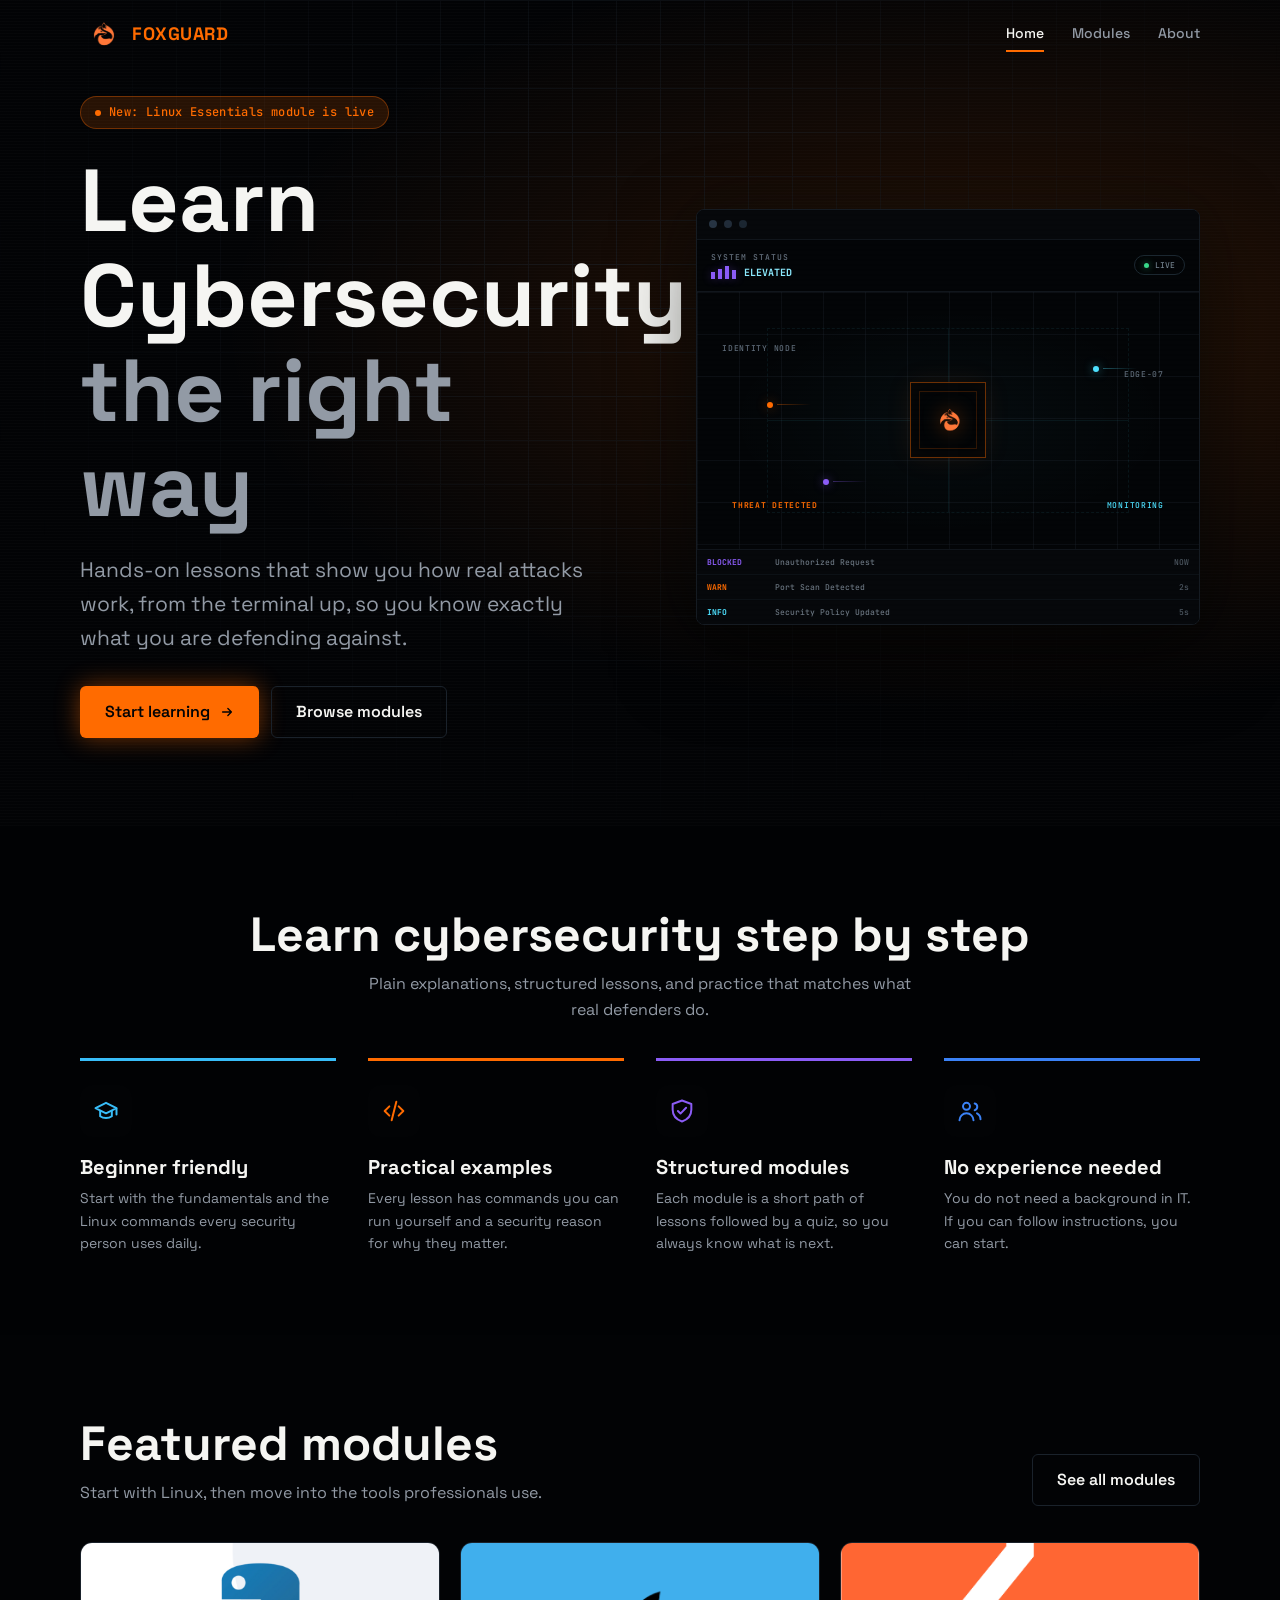
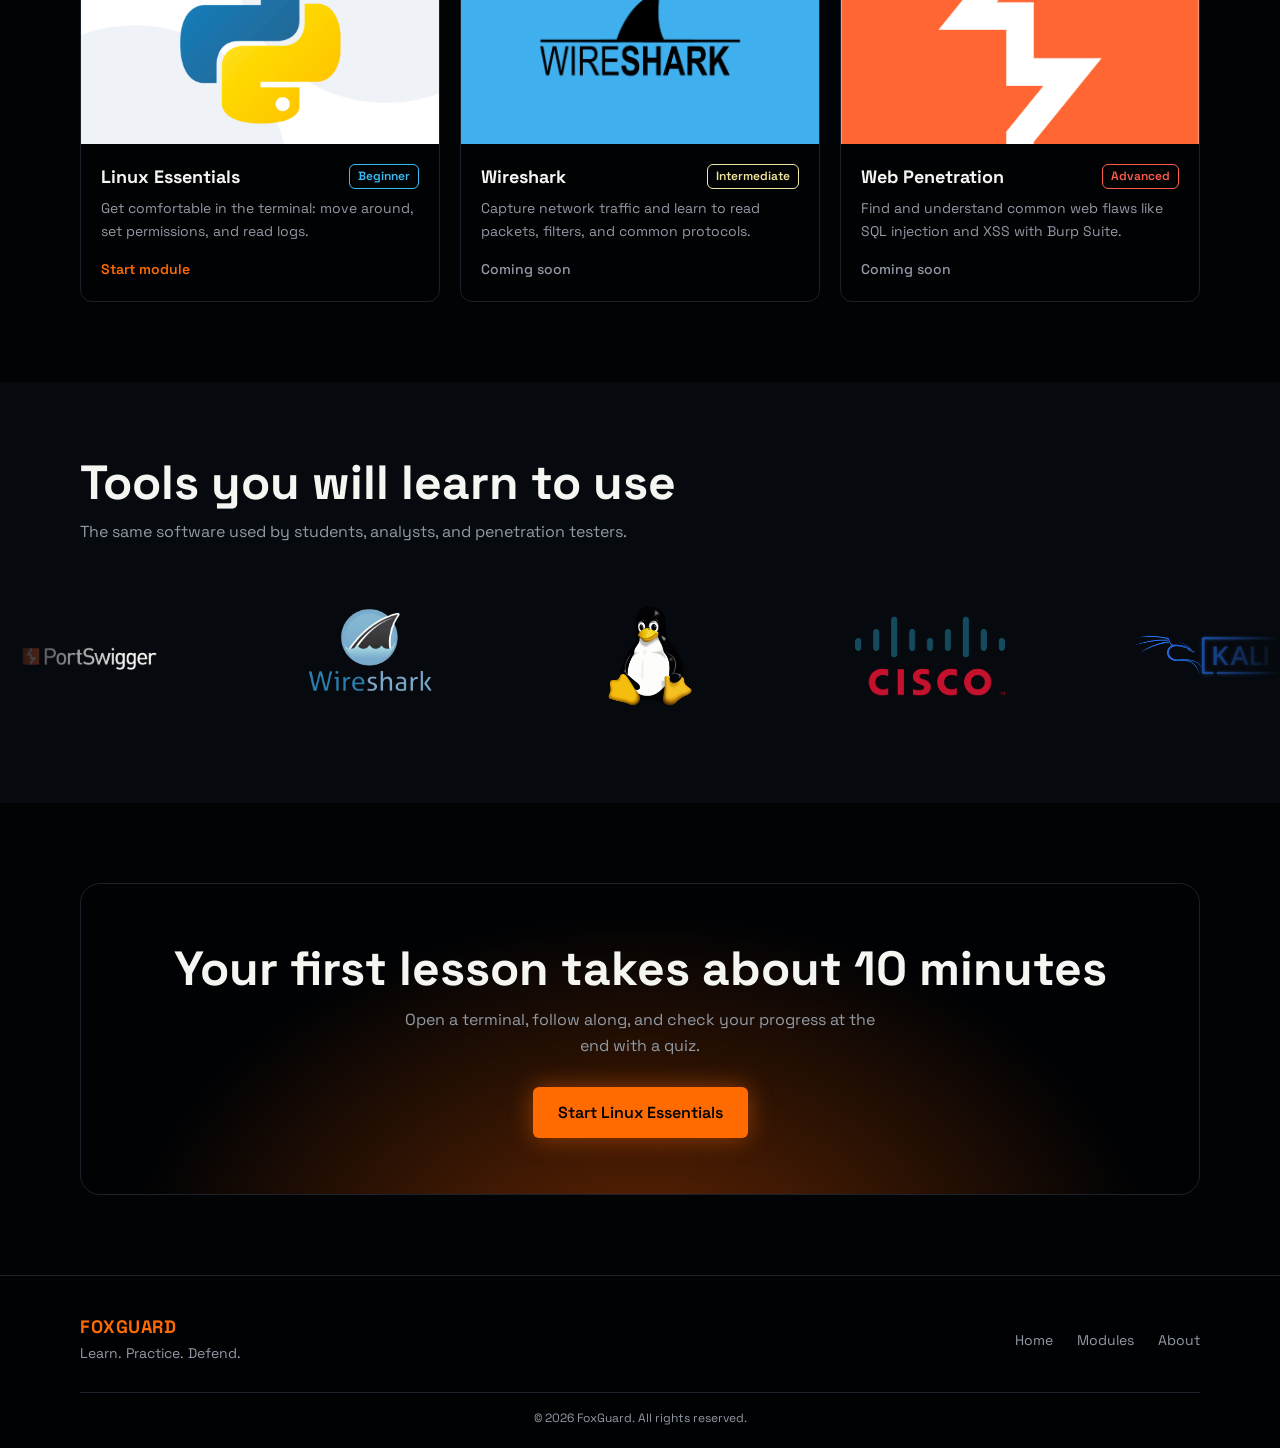
==== commit 2a542fae: "Added Brand logos for the tool section" ====
--- a/index.html
+++ b/index.html
@@ -274,22 +274,59 @@
 
             <div class="marquee">
                 <div class="marquee-track">
-                    <ul class="marquee-set">
-                        <li>TOOL / PLACEHOLDER</li>
-                        <li>PLATFORM / PLACEHOLDER</li>
-                        <li>NETWORK / PLACEHOLDER</li>
-                        <li>SECURITY / PLACEHOLDER</li>
-                        <li>LAB / PLACEHOLDER</li>
-                        <li>FRAMEWORK / PLACEHOLDER</li>
-                    </ul>
-                    <ul class="marquee-set" aria-hidden="true">
-                        <li>TOOL / PLACEHOLDER</li>
-                        <li>PLATFORM / PLACEHOLDER</li>
-                        <li>NETWORK / PLACEHOLDER</li>
-                        <li>SECURITY / PLACEHOLDER</li>
-                        <li>LAB / PLACEHOLDER</li>
-                        <li>FRAMEWORK / PLACEHOLDER</li>
-                    </ul>
+                    <div class="marquee-item">
+                        <img src="images/brands/Portswigger.svg" alt="PortSwigger">
+                    </div>
+
+                    <div class="marquee-item">
+                        <img src="images/brands/Wireshark.svg" alt="Wireshark">
+                    </div>
+
+                    <div class="marquee-item">
+                        <img src="images/brands/Linux.svg"  alt="Linux">
+                    </div>
+
+                    <div class="marquee-item">
+                        <img src="images/brands/cisco.svg" alt="Cisco">
+                    </div>
+                    <div class="marquee-item">
+                        <img src="images/brands/Kali.svg" alt="Kali">
+                    </div>
+
+                    <div class="marquee-item">
+                        <img src="images/brands/Python.svg" alt="Python">
+                    </div>
+
+                    <div class="marquee-item">
+                        <img src="images/brands/comptia.svg" alt="Comptia">
+                    </div>
+                    <div class="marquee-item">
+                        <img src="images/brands/Portswigger.svg" alt="PortSwigger">
+                    </div>
+
+                    <div class="marquee-item">
+                        <img src="images/brands/Wireshark.svg" alt="Wireshark">
+                    </div>
+
+                    <div class="marquee-item">
+                        <img src="images/brands/Linux.svg"  alt="Linux">
+                    </div>
+
+                    <div class="marquee-item">
+                        <img src="images/brands/cisco.svg" alt="Cisco">
+                    </div>
+                    <div class="marquee-item">
+                        <img src="images/brands/Kali.svg" alt="Kali">
+                    </div>
+
+                    <div class="marquee-item">
+                        <img src="images/brands/Python.svg" alt="Python">
+                    </div>
+
+                    <div class="marquee-item">
+                        <img src="images/brands/comptia.svg" alt="Comptia">
+                    </div>
+                    
                 </div>
             </div>
         </section>
--- a/css/landing.css
+++ b/css/landing.css
@@ -687,6 +687,7 @@
 .marquee-track {
     display: flex;
     width: max-content;
+    gap: 100px;
     animation: scroll 30s linear infinite;
 }
 
@@ -696,8 +697,8 @@
 
 .marquee-set {
     display: flex;
-    gap: 64px;
-    padding-right: 64px;
+    gap: 20px;
+    padding-right: 100px;
     list-style: none;
 }
 
@@ -707,6 +708,19 @@
     font-size: var(--font-size-xl);
     font-weight: 700;
     white-space: nowrap;
+}
+.marquee-item {
+    min-width: 180px;
+    display: flex;
+    align-items: center;
+    justify-content: center;
+    flex-shrink: 0;
+}
+
+.marquee-item img {
+    height: 150px;
+    width: auto;
+    display: block;
 }
 
 @keyframes scroll {
